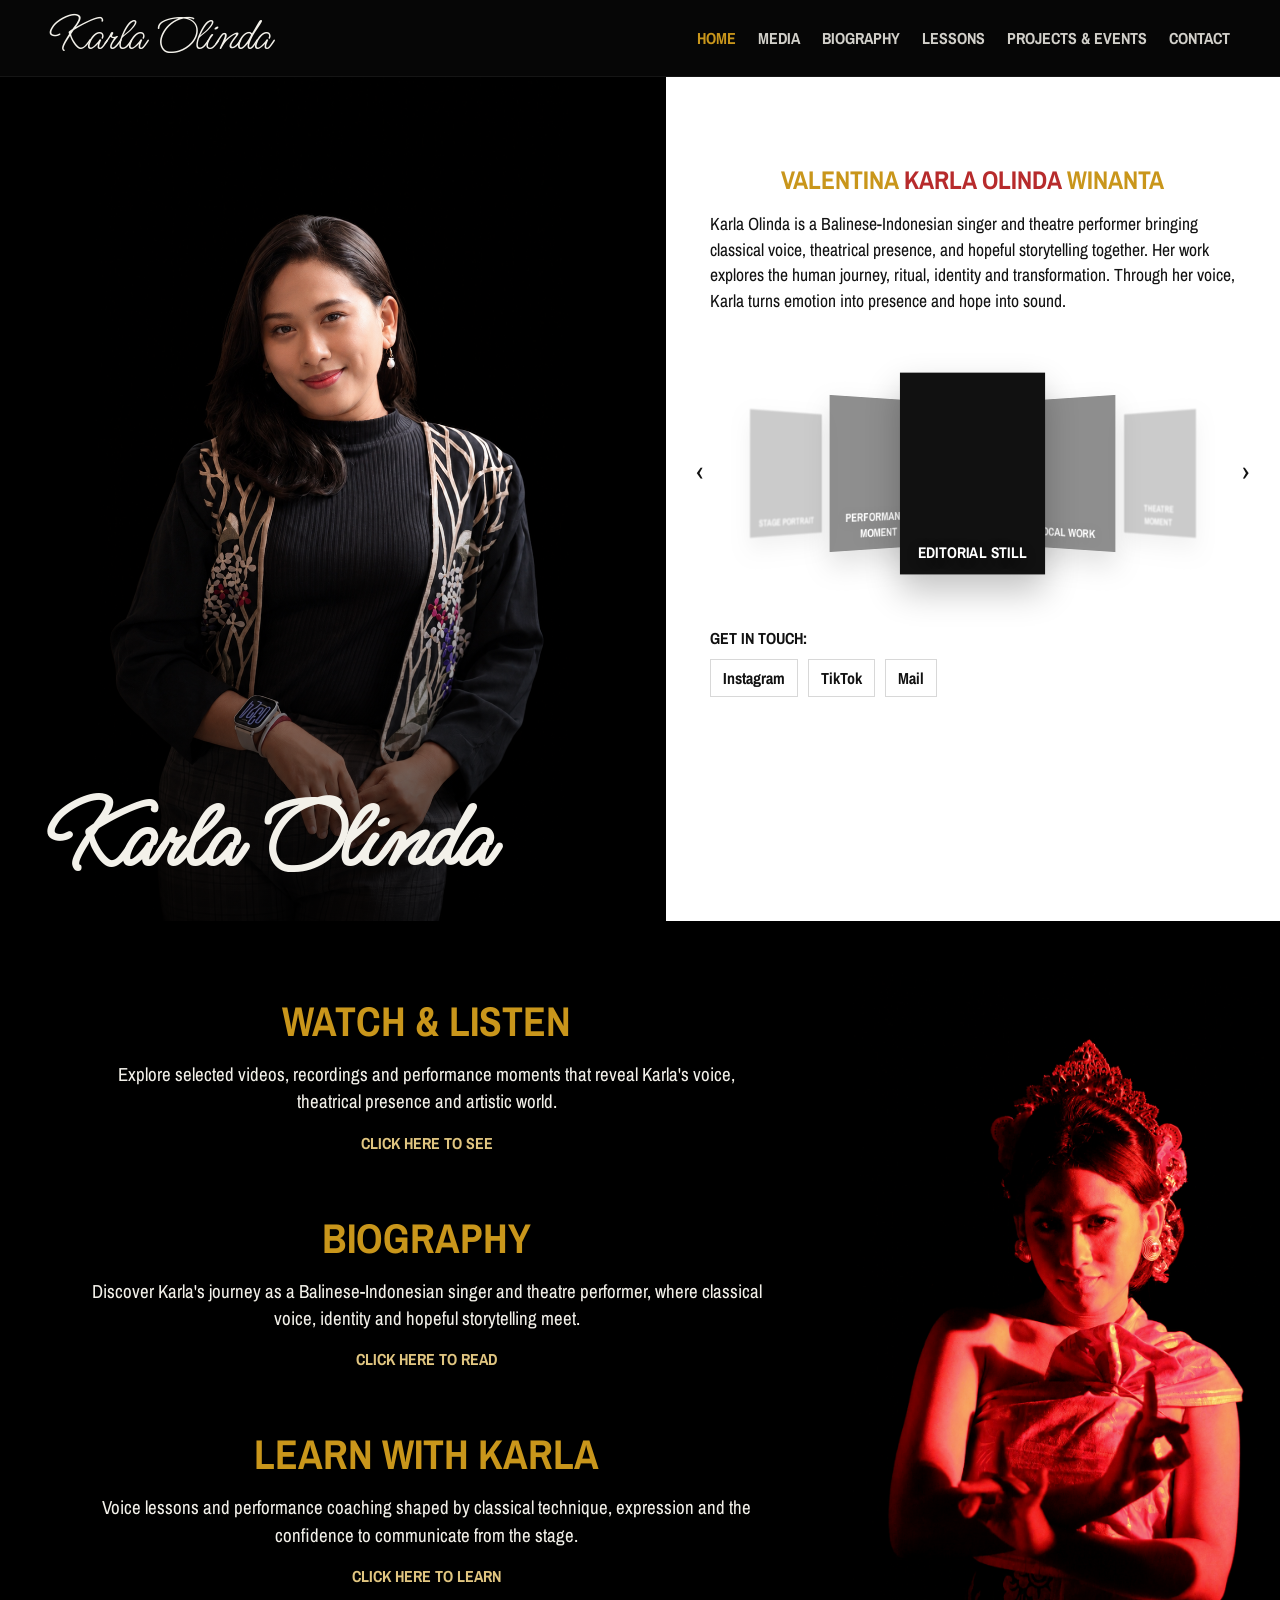
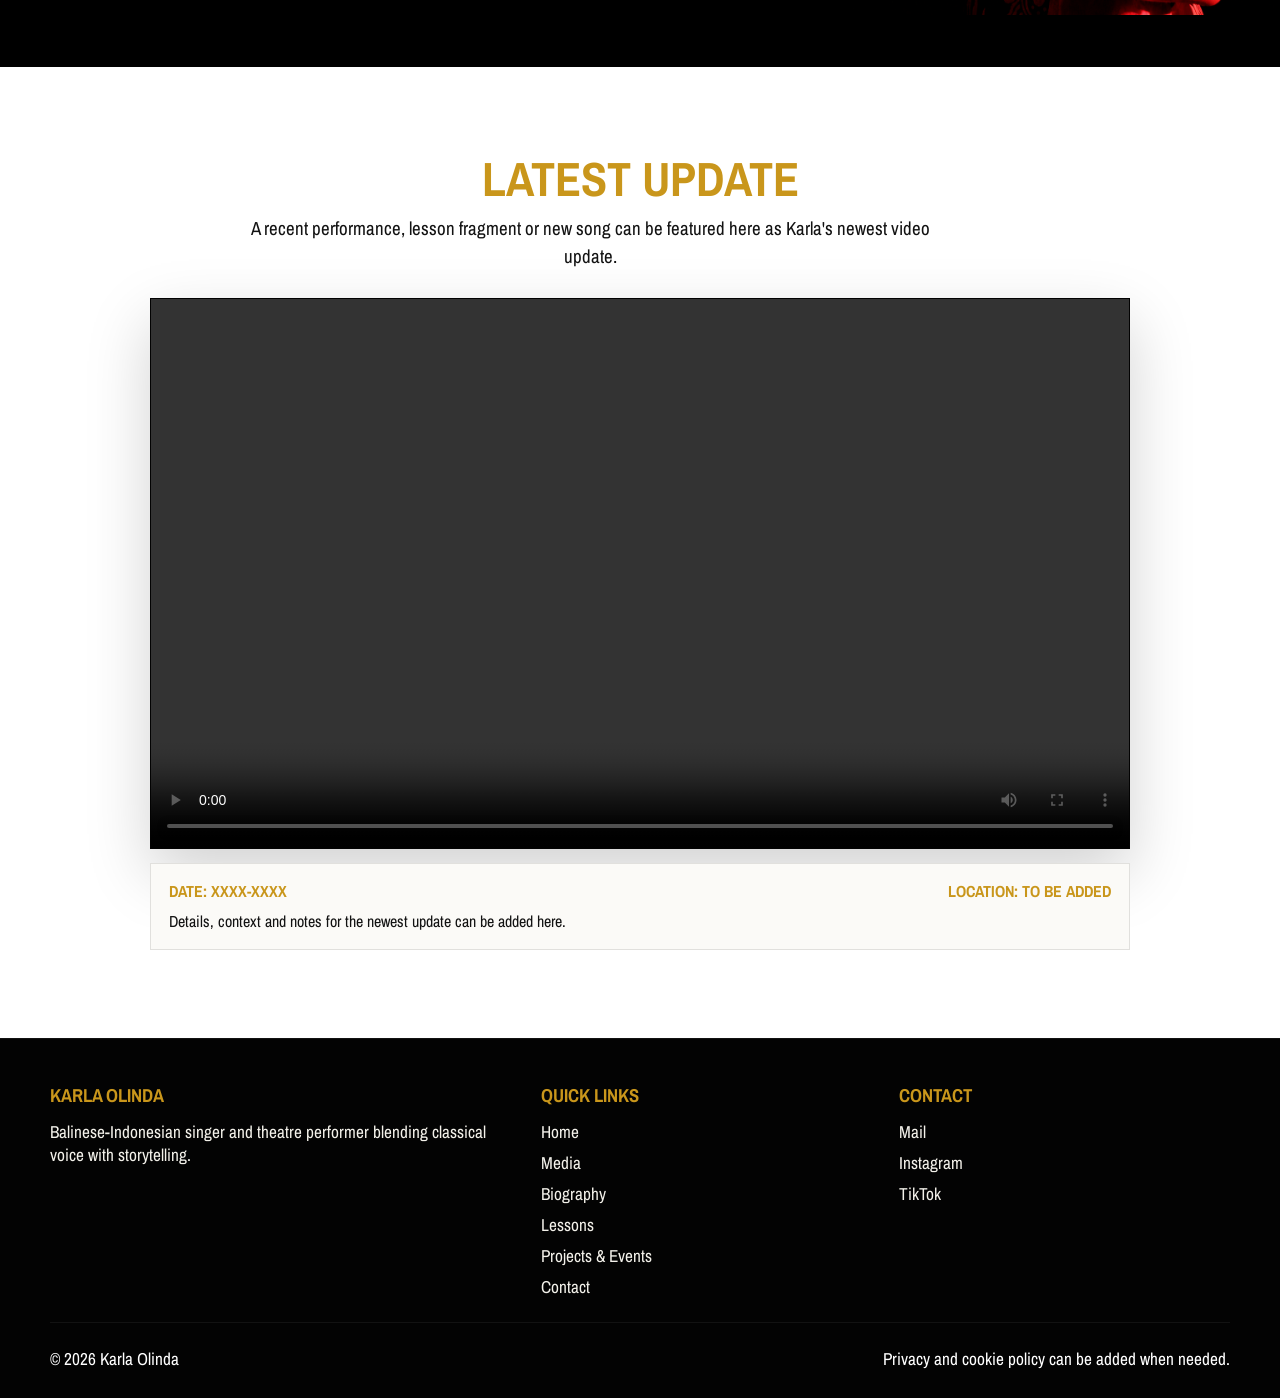
==== index.html @ 76773eb9 "Refresh homepage intro background" ====
<!DOCTYPE html>
<html lang="en">
<head>
  <meta charset="UTF-8">
  <meta name="viewport" content="width=device-width, initial-scale=1.0">
  <title>Karla Olinda</title>
  <meta name="description" content="Official portfolio website for Karla Olinda, a Balinese-Indonesian singer and theatre performer.">
  <meta name="theme-color" content="#070707">
  <link rel="icon" type="image/svg+xml" href="/assets/images/ko-favicon.svg?v=20260715-1">
  <link rel="preconnect" href="https://fonts.googleapis.com">
  <link rel="preconnect" href="https://fonts.gstatic.com" crossorigin>
  <link href="https://fonts.googleapis.com/css2?family=Archivo+Narrow:wght@400;500;600;700&family=Ms+Madi&display=swap" rel="stylesheet">
  <link rel="stylesheet" href="assets/css/style.css?v=20260719-1">
  <link rel="stylesheet" href="assets/css/home.css?v=20260720-5">
</head>
<body class="page-home">
  <div class="page-intro" aria-hidden="true"></div>

  <header class="site-header">
    <div class="container header-inner">
      <a class="brand" href="/">Karla Olinda</a>
      <button class="nav-toggle" type="button" aria-expanded="false" aria-controls="site-nav" aria-label="Open navigation">
        <span></span>
        <span></span>
        <span></span>
      </button>
      <nav class="site-nav" id="site-nav">
        <a href="/" aria-current="page">Home</a>
        <a href="/media">Media</a>
        <a href="/biography">Biography</a>
        <a href="/lessons">Lessons</a>
        <a href="/events">Projects &amp; Events</a>
        <a href="/contact">Contact</a>
      </nav>
    </div>
  </header>

  <main>
    <section class="hero">
      <div class="hero-panel hero-portrait">
        <div class="portrait-frame">
          <div class="diamond diamond-large"></div>
          <div class="diamond diamond-small"></div>
          <div class="portrait-placeholder" role="img" aria-label="Karla Olinda portrait image area"></div>
        </div>
        <h1>Karla Olinda</h1>
      </div>

      <div class="hero-panel hero-story">
        <div class="hero-copy">
          <p class="eyebrow">
            <span>Valentina</span>
            <span class="stage-name">Karla Olinda</span>
            <span>Winanta</span>
          </p>
          <p>
            Karla Olinda is a Balinese-Indonesian singer and theatre performer bringing
            classical voice, theatrical presence, and hopeful storytelling together. Her work
            explores the human journey, ritual, identity and transformation. Through her voice,
            Karla turns emotion into presence and hope into sound.
          </p>
        </div>

        <section class="showcase" aria-label="Featured media">
          <button class="showcase-arrow showcase-arrow-prev" type="button" aria-label="Previous slide">&#8249;</button>
          <div class="showcase-track" data-featured-track></div>
          <button class="showcase-arrow showcase-arrow-next" type="button" aria-label="Next slide">&#8250;</button>
        </section>

        <div class="social-row">
          <p>Get in touch:</p>
          <div class="social-links">
            <a href="https://www.instagram.com/karlalalind/" target="_blank" rel="noreferrer" aria-label="Instagram">Instagram</a>
            <a href="https://www.tiktok.com/@jovchante" target="_blank" rel="noreferrer" aria-label="TikTok">TikTok</a>
            <a href="mailto:info@jovka.org?subject=Karla%20Olinda%20contact" aria-label="Email">Mail</a>
          </div>
        </div>
      </div>
    </section>

    <section class="home-grid">
      <div class="home-grid-copy">
        <article class="feature-block" id="media">
          <h2><a href="/media">Watch &amp; Listen</a></h2>
          <p>
            Explore selected videos, recordings and performance moments that reveal Karla's voice,
            theatrical presence and artistic world.
          </p>
          <a class="text-link" href="/media">Click here to see</a>
        </article>

        <article class="feature-block" id="biography">
          <h2><a href="/biography">Biography</a></h2>
          <p>
            Discover Karla's journey as a Balinese-Indonesian singer and theatre performer,
            where classical voice, identity and hopeful storytelling meet.
          </p>
          <a class="text-link" href="/biography">Click here to read</a>
        </article>

        <article class="feature-block" id="lessons">
          <h2><a href="/lessons">Learn with Karla</a></h2>
          <p>
            Voice lessons and performance coaching shaped by classical technique,
            expression and the confidence to communicate from the stage.
          </p>
          <a class="text-link" href="/lessons">Click here to learn</a>
        </article>
      </div>

      <div class="home-grid-visual">
        <div class="stage-placeholder" role="img" aria-label="Karla Olinda performance image area"></div>
      </div>
    </section>

    <section class="latest-update" aria-labelledby="latest-update-title">
      <div class="container latest-update-inner">
        <div class="latest-update-copy">
          <h2 id="latest-update-title">Latest Update</h2>
          <p>
            A recent performance, lesson fragment or new song can be featured here as Karla's
            newest video update.
          </p>
        </div>
        <div class="latest-video-area">
          <div class="latest-video-frame">
            <video controls preload="metadata" data-latest-video>
              <source src="assets/videos/latest-update.mp4" type="video/mp4">
              Your browser does not support embedded video.
            </video>
          </div>
          <div class="latest-video-details">
            <div class="latest-video-meta">
              <span>Date: XXXX-XXXX</span>
              <span>Location: To be added</span>
            </div>
            <p>Details, context and notes for the newest update can be added here.</p>
          </div>
        </div>
      </div>
    </section>
  </main>

  <footer class="site-footer" id="contact">
    <div class="container footer-grid">
      <div>
        <h3>Karla Olinda</h3>
        <p>Balinese-Indonesian singer and theatre performer blending classical voice with storytelling.</p>
      </div>
      <div>
        <h3>Quick Links</h3>
        <a href="/">Home</a>
        <a href="/media">Media</a>
        <a href="/biography">Biography</a>
        <a href="/lessons">Lessons</a>
        <a href="/events">Projects &amp; Events</a>
        <a href="/contact">Contact</a>
      </div>
      <div>
        <h3>Contact</h3>
        <a href="mailto:info@jovka.org?subject=Karla%20Olinda%20contact">Mail</a>
        <a href="https://www.instagram.com/karlalalind/" target="_blank" rel="noreferrer">Instagram</a>
        <a href="https://www.tiktok.com/@jovchante" target="_blank" rel="noreferrer">TikTok</a>
      </div>
    </div>
    <div class="container footer-meta">
      <p>&copy; <span data-year></span> Karla Olinda</p>
      <p>Privacy and cookie policy can be added when needed.</p>
    </div>
  </footer>

  <script src="assets/js/main.js?v=20260715-13"></script>
</body>
</html>
---- assets/css/style.css ----
:root {
  --bg-black: #070707;
  --bg-ink: #101010;
  --bg-light: #f8f7f3;
  --bg-paper: #fbfaf7;
  --text-light: #f3f1ea;
  --text-dark: #121212;
  --gold: #c9961b;
  --gold-soft: #e0c580;
  --artist-red: #b72b2c;
  --media-empty: #111;
  --line-dark: rgba(255, 255, 255, 0.06);
  --line-light: rgba(33, 33, 33, 0.12);
  --shadow-heavy: 0 24px 60px rgba(0, 0, 0, 0.4);
  --container: min(1180px, calc(100% - 32px));
  --font-main: "Archivo Narrow", "Arial Narrow", Arial, sans-serif;
  --font-script: "Ms Madi", cursive;
}

* {
  box-sizing: border-box;
}

html {
  scroll-behavior: smooth;
}

body {
  margin: 0;
  font-family: var(--font-main);
  color: var(--text-light);
  background-color: var(--bg-black);
  --page-intro-image: linear-gradient(135deg, #19130b, #050505);
}

.page-home {
  --page-intro-image: url("../images/portrait.jpg");
}

.page-media {
  --page-intro-image: url("../images/media-intro.jpg");
}

.page-biography {
  --page-intro-image: url("../images/denpasar.jpg"), url("../images/denpasar.png");
}

.page-lessons {
  --page-intro-image: url("../images/lessons-intro.jpg");
}

.page-events {
  --page-intro-image: url("../images/events-intro.jpg");
}

.page-contact {
  --page-intro-image: url("../images/contact-intro.jpg");
}

.page-intro {
  position: fixed;
  inset: 0;
  z-index: 10000;
  pointer-events: none;
  background-image:
    linear-gradient(180deg, rgba(5, 5, 5, 0.08), rgba(5, 5, 5, 0.22)),
    var(--page-intro-image),
    linear-gradient(135deg, #19130b, #050505);
  background-position: center;
  background-size: cover;
  background-repeat: no-repeat;
  animation: page-intro-fade 2.4s ease-in-out forwards;
}

@keyframes page-intro-fade {
  0%,
  42% {
    opacity: 1;
    filter: blur(0);
    visibility: visible;
  }

  99% {
    opacity: 0;
    filter: blur(8px);
    visibility: visible;
  }

  100% {
    opacity: 0;
    filter: blur(8px);
    visibility: hidden;
  }
}

img {
  display: block;
  max-width: 100%;
}

a {
  color: inherit;
  text-decoration: none;
}

button {
  font: inherit;
}

:focus-visible {
  outline: 2px solid var(--gold);
  outline-offset: 4px;
}

.container {
  width: var(--container);
  margin: 0 auto;
}

.site-header {
  position: sticky;
  top: 0;
  z-index: 30;
  backdrop-filter: blur(14px);
  background: rgba(7, 7, 7, 0.78);
  border-bottom: 1px solid var(--line-dark);
}

.site-header-light {
  background: rgba(250, 248, 242, 0.92);
  border-bottom-color: var(--line-light);
}

.header-inner {
  display: flex;
  align-items: center;
  justify-content: space-between;
  gap: 24px;
  min-height: 76px;
}

.brand {
  font-family: var(--font-script);
  font-size: 3rem;
  line-height: 1;
}

.site-header-light .brand,
.site-header-light .site-nav a,
.site-header-light .nav-toggle {
  color: var(--text-dark);
}

.site-nav {
  display: flex;
  align-items: center;
  gap: 22px;
  letter-spacing: 0;
  text-transform: uppercase;
  font-family: var(--font-main);
  font-weight: 700;
  font-size: 1rem;
}

.site-nav a {
  opacity: 0.86;
}

.site-nav a:hover,
.site-nav a[aria-current="page"] {
  color: var(--gold);
  opacity: 1;
}

.nav-toggle {
  display: none;
  background: transparent;
  border: 0;
  padding: 0;
  color: var(--text-light);
}

.nav-toggle span {
  display: block;
  width: 24px;
  height: 2px;
  margin: 5px 0;
  background: currentColor;
}

.hero {
  display: grid;
  grid-template-columns: minmax(300px, 1.04fr) minmax(340px, 0.96fr);
  min-height: calc(100svh - 56px);
}

.hero-panel {
  min-height: 584px;
}

.hero-portrait {
  position: relative;
  display: flex;
  flex-direction: column;
  justify-content: flex-end;
  overflow: hidden;
  padding: 64px 48px 36px;
  isolation: isolate;
  background: #050505;
}

.hero-portrait::before,
.hero-portrait::after {
  content: "";
  position: absolute;
  inset: 0;
  pointer-events: none;
}

.hero-portrait::before {
  z-index: -2;
  background-image: url("../images/portrait.jpg");
  background-position: center top;
  background-size: cover;
}

.hero-portrait::after {
  z-index: -1;
  background:
    linear-gradient(135deg, rgba(255, 255, 255, 0.03), transparent 34%),
    linear-gradient(180deg, rgba(0, 0, 0, 0.06) 0%, rgba(0, 0, 0, 0.12) 44%, rgba(0, 0, 0, 0.82) 100%);
}

.hero-portrait > * {
  position: relative;
  z-index: 1;
}

.portrait-frame {
  display: none;
}

.diamond {
  display: none;
  position: absolute;
  inset: 12% 12%;
  border: 1px solid rgba(255, 255, 255, 0.12);
  transform: rotate(45deg);
}

.diamond-small {
  inset: 26% 26%;
  border-color: rgba(255, 255, 255, 0.08);
}

.portrait-placeholder,
.stage-placeholder,
.portfolio-item-image {
  position: relative;
  overflow: hidden;
  background: var(--media-empty);
}

.portrait-placeholder {
  position: absolute;
  inset: 0;
  border-radius: 2px;
  background-color: var(--media-empty);
  background-image: url("../images/portrait.jpg");
  background-position: center;
  background-size: cover;
  box-shadow: var(--shadow-heavy);
}

.portrait-placeholder::after,
.stage-placeholder::after,
.portfolio-item-image::after,
.showcase-card::after {
  content: none;
}

.hero-portrait h1 {
  margin: 0;
  font-family: var(--font-script);
  font-size: 6rem;
  line-height: 0.9;
}

.hero-story {
  color: var(--text-dark);
  padding: 86px 44px 42px;
  background-color: var(--bg-paper);
}

.hero-copy {
  max-width: 540px;
  margin: 0 auto;
}

.eyebrow {
  margin: 0 0 14px;
  color: var(--gold);
  font-family: var(--font-main);
  font-weight: 700;
  letter-spacing: 0;
  text-transform: uppercase;
  font-size: 1.6rem;
  text-align: center;
}

.eyebrow .stage-name {
  color: var(--artist-red);
}

.hero-copy p:last-child {
  margin: 0;
  font-size: 1.1rem;
  line-height: 1.45;
}

.showcase {
  position: relative;
  margin: 34px -28px 28px;
  padding: 0 44px;
}

.showcase-track {
  display: flex;
  align-items: center;
  justify-content: center;
  min-height: 252px;
  gap: 0;
  overflow: visible;
  transition: opacity 180ms ease, transform 180ms ease;
}

.showcase-track.is-shifting-next {
  opacity: 0.74;
  transform: translateX(-42px);
}

.showcase-track.is-shifting-prev {
  opacity: 0.74;
  transform: translateX(42px);
}

.showcase-card {
  position: relative;
  width: 128px;
  aspect-ratio: 0.72;
  margin-left: -30px;
  border: 0;
  cursor: pointer;
  transition: transform 220ms ease, opacity 220ms ease, filter 220ms ease;
  background: var(--media-empty);
  box-shadow: 0 14px 28px rgba(0, 0, 0, 0.24);
}

.showcase-card.has-image,
.portfolio-item-image.has-image {
  background-image:
    linear-gradient(180deg, rgba(0, 0, 0, 0.02), rgba(0, 0, 0, 0.42)),
    var(--media-image);
  background-position: center;
  background-size: cover;
}

.showcase-card:first-child {
  margin-left: 0;
}

.showcase-card.is-center {
  transform: scale(1.18);
  z-index: 3;
}

.showcase-card.is-side {
  opacity: 0.48;
  filter: blur(0.5px);
  z-index: 1;
}

.showcase-card.is-far {
  opacity: 0.22;
  filter: blur(1.2px);
  z-index: 0;
}

.showcase-card.is-left {
  transform: perspective(600px) rotateY(28deg) scale(0.88);
}

.showcase-card.is-right {
  transform: perspective(600px) rotateY(-28deg) scale(0.88);
}

.showcase-card.is-far-left {
  transform: perspective(600px) rotateY(36deg) scale(0.72);
}

.showcase-card.is-far-right {
  transform: perspective(600px) rotateY(-36deg) scale(0.72);
}

.showcase-card-caption {
  position: absolute;
  left: 12px;
  right: 12px;
  bottom: 10px;
  font-family: var(--font-main);
  font-weight: 700;
  letter-spacing: 0;
  text-transform: uppercase;
  color: #fff;
  font-size: 0.82rem;
  text-shadow: 0 2px 10px rgba(0, 0, 0, 0.35);
}

.showcase-arrow {
  position: absolute;
  top: 50%;
  transform: translateY(-50%);
  width: 36px;
  height: 36px;
  border: 0;
  border-radius: 999px;
  background: rgba(255, 255, 255, 0.68);
  color: var(--text-dark);
  font-size: 1.7rem;
  line-height: 1;
  cursor: pointer;
}

.showcase-arrow-prev {
  left: 0;
}

.showcase-arrow-next {
  right: 0;
}

.social-row p {
  margin: 0 0 10px;
  font-family: var(--font-main);
  font-weight: 700;
  letter-spacing: 0;
  text-transform: uppercase;
}

.social-links {
  display: flex;
  flex-wrap: wrap;
  gap: 10px;
}

.social-links a {
  display: inline-flex;
  align-items: center;
  justify-content: center;
  min-width: 48px;
  height: 38px;
  padding: 0 12px;
  border: 1px solid rgba(17, 17, 17, 0.16);
  background: rgba(255, 255, 255, 0.66);
  color: var(--text-dark);
  font-family: var(--font-main);
  font-weight: 700;
  letter-spacing: 0;
}

.social-links a:hover,
.text-link:hover,
.site-footer a:hover {
  color: var(--gold);
}

.home-grid {
  display: grid;
  grid-template-columns: minmax(320px, 1.1fr) minmax(280px, 0.9fr);
}

.home-grid-copy {
  padding: 72px 40px 80px;
  background: var(--bg-black);
}

.feature-block {
  max-width: 680px;
  margin: 0 auto 56px;
  text-align: center;
}

.feature-block:last-child {
  margin-bottom: 0;
}

.feature-block h2,
.media-hero h1,
.portfolio-group h2 {
  margin: 0 0 12px;
  color: var(--gold);
  text-transform: uppercase;
  font-family: var(--font-main);
  font-weight: 700;
  font-size: 2.6rem;
  letter-spacing: 0;
}

.feature-block p {
  margin: 0;
  font-size: 1.18rem;
  line-height: 1.45;
}

.text-link {
  display: inline-block;
  margin-top: 16px;
  color: var(--gold-soft);
  font-family: var(--font-main);
  font-weight: 700;
  letter-spacing: 0;
  text-transform: uppercase;
}

.home-grid-visual {
  min-height: 540px;
}

.stage-placeholder {
  height: 100%;
  background-color: var(--media-empty);
  background-image: url("../images/stage.JPG");
  background-position: center;
  background-size: cover;
}

.media-page {
  min-height: 100vh;
  color: var(--text-dark);
  background-color: var(--bg-paper);
}

.media-hero {
  padding: 76px 16px 22px;
  text-align: center;
}

.media-hero h1 {
  margin-bottom: 8px;
  color: var(--text-dark);
  font-family: var(--font-script);
  text-transform: none;
  letter-spacing: 0;
  font-size: 5.8rem;
}

.media-hero p {
  max-width: 760px;
  margin: 0 auto;
  font-size: 1.2rem;
}

.portfolio-grid {
  display: grid;
  grid-template-columns: repeat(2, minmax(0, 1fr));
  gap: 48px 56px;
  padding-bottom: 80px;
  overflow: visible;
}

.portfolio-group h2 {
  margin-bottom: 16px;
  color: var(--gold);
  font-size: 1.45rem;
  text-align: center;
}

.portfolio-items {
  display: grid;
  grid-template-columns: repeat(3, minmax(0, 1fr));
  gap: 8px;
  overflow: visible;
}

.portfolio-item {
  display: block;
  position: relative;
  z-index: 0;
}

.portfolio-item:hover,
.portfolio-item:focus,
.portfolio-item:focus-within {
  z-index: 30;
}

.portfolio-item:focus {
  outline: none;
}

.portfolio-item-image {
  aspect-ratio: 1.1;
  box-shadow: 0 8px 24px rgba(0, 0, 0, 0.14);
  transition: box-shadow 180ms ease, transform 180ms ease;
  transform-origin: center;
}

.portfolio-item:hover .portfolio-item-image,
.portfolio-item:focus .portfolio-item-image,
.portfolio-item:focus-within .portfolio-item-image {
  box-shadow: 0 26px 56px rgba(0, 0, 0, 0.34);
  transform: scale(1.78);
}

.portfolio-item-title {
  position: absolute;
  inset: auto 10px 10px 10px;
  color: rgba(255, 255, 255, 0.85);
  font-family: var(--font-main);
  font-weight: 700;
  letter-spacing: 0;
  text-transform: uppercase;
  font-size: 0.78rem;
  transition: opacity 180ms ease, transform 180ms ease;
  z-index: 2;
}

.portfolio-item-details {
  position: absolute;
  inset: auto 0 0 0;
  padding: 12px;
  color: #fff;
  background: linear-gradient(180deg, rgba(0, 0, 0, 0), rgba(0, 0, 0, 0.88) 34%);
  opacity: 0;
  transform: translateY(10px);
  transition: opacity 180ms ease, transform 180ms ease;
  z-index: 3;
}

.portfolio-item:hover .portfolio-item-title,
.portfolio-item:focus .portfolio-item-title,
.portfolio-item:focus-within .portfolio-item-title {
  opacity: 0;
  transform: translateY(8px);
}

.portfolio-item:hover .portfolio-item-details,
.portfolio-item:focus .portfolio-item-details,
.portfolio-item:focus-within .portfolio-item-details {
  opacity: 1;
  transform: translateY(0);
}

.portfolio-item-meta {
  display: flex;
  justify-content: space-between;
  gap: 8px;
  font-size: 0.75rem;
  font-weight: 700;
  text-transform: uppercase;
}

.portfolio-item-details p {
  margin: 6px 0 0;
  font-size: 0.88rem;
  line-height: 1.2;
}

.contact-page {
  min-height: 100vh;
  color: var(--text-dark);
  background: var(--bg-paper);
}

.contact-hero {
  display: flex;
  align-items: center;
  min-height: calc(100svh - 76px);
  padding: 58px 0 54px;
  color: var(--text-light);
  background:
    radial-gradient(circle at 78% 18%, rgba(183, 43, 44, 0.24), transparent 28%),
    radial-gradient(circle at 18% 82%, rgba(201, 150, 27, 0.16), transparent 26%),
    linear-gradient(140deg, #050505 0%, #0f0f0f 58%, #171008 100%);
}

.contact-hero-inner {
  display: grid;
  grid-template-columns: minmax(0, 1.08fr) minmax(280px, 0.92fr);
  gap: 56px;
  align-items: center;
}

.section-kicker {
  margin: 0 0 14px;
  color: var(--gold);
  font-family: var(--font-main);
  font-weight: 700;
  letter-spacing: 0;
  text-transform: uppercase;
  font-size: 1.18rem;
}

.contact-hero h1 {
  max-width: 780px;
  margin: 0;
  font-family: var(--font-main);
  font-size: clamp(3.6rem, 8vw, 8rem);
  font-weight: 700;
  line-height: 0.86;
  text-transform: uppercase;
}

.contact-hero h1 span {
  display: block;
  margin-top: 12px;
  color: #fff;
  font-family: var(--font-script);
  font-size: clamp(4.4rem, 9vw, 8.8rem);
  font-weight: 400;
  line-height: 0.78;
  text-transform: none;
}

.contact-primary-card {
  position: relative;
  isolation: isolate;
  min-height: 286px;
  padding: 38px 36px 34px;
  color: var(--text-dark);
  background:
    linear-gradient(145deg, rgba(255, 255, 255, 0.94), rgba(251, 250, 247, 0.98)),
    var(--bg-paper);
  border: 1px solid rgba(201, 150, 27, 0.5);
  box-shadow:
    0 32px 70px rgba(0, 0, 0, 0.44),
    inset 0 0 0 8px rgba(255, 255, 255, 0.45);
  transform: translateY(-18px);
}

.contact-primary-card::before,
.contact-primary-card::after {
  content: "";
  position: absolute;
  pointer-events: none;
}

.contact-primary-card::before {
  inset: -16px;
  z-index: -2;
  border: 1px solid rgba(224, 197, 128, 0.42);
  background:
    linear-gradient(135deg, rgba(201, 150, 27, 0.2), transparent 42%),
    linear-gradient(315deg, rgba(183, 43, 44, 0.2), transparent 46%);
  transform: rotate(-1.8deg);
}

.contact-primary-card::after {
  top: 18px;
  right: -18px;
  bottom: 18px;
  width: 6px;
  background: linear-gradient(180deg, var(--gold), var(--artist-red));
}

.contact-primary-card p {
  margin: 0 0 18px;
  color: var(--gold);
  font-weight: 700;
  text-transform: uppercase;
  font-size: 1.2rem;
}

.contact-primary-card a {
  display: block;
  margin-bottom: 22px;
  color: var(--text-dark);
  font-size: clamp(2.2rem, 4vw, 4.2rem);
  font-weight: 700;
  line-height: 0.95;
  word-break: break-word;
}

.contact-primary-card a:hover {
  color: var(--artist-red);
}

.contact-primary-card span {
  display: block;
  max-width: 340px;
  font-size: 1.12rem;
  line-height: 1.35;
}

.contact-form-section {
  display: grid;
  grid-template-columns: minmax(260px, 0.72fr) minmax(0, 1.28fr);
  gap: 42px;
  align-items: start;
  padding: 82px 0;
}

.contact-form-intro {
  position: sticky;
  top: 112px;
}

.contact-form-intro h2 {
  margin: 0 0 18px;
  color: var(--gold);
  font-size: clamp(3rem, 5vw, 5.2rem);
  line-height: 0.9;
  text-transform: uppercase;
}

.contact-form-intro p {
  margin: 0;
  font-size: 1.18rem;
  line-height: 1.42;
}

.contact-form {
  padding: 34px;
  border: 1px solid var(--line-light);
  background: #fff;
  box-shadow: 0 18px 48px rgba(0, 0, 0, 0.08);
}

.form-grid {
  display: grid;
  grid-template-columns: repeat(2, minmax(0, 1fr));
  gap: 20px;
}

.form-field {
  margin-bottom: 22px;
}

.form-field label {
  display: flex;
  justify-content: space-between;
  gap: 14px;
  margin-bottom: 8px;
  color: var(--text-dark);
  font-weight: 700;
  text-transform: uppercase;
  font-size: 1.02rem;
}

.form-field label span {
  color: rgba(18, 18, 18, 0.5);
  font-size: 0.82rem;
}

.form-field input,
.form-field select,
.form-field textarea {
  width: 100%;
  border: 1px solid rgba(18, 18, 18, 0.18);
  border-radius: 0;
  padding: 13px 14px;
  color: var(--text-dark);
  background: #fbfaf7;
  font-family: var(--font-main);
  font-size: 1.12rem;
}

.form-field textarea {
  min-height: 184px;
  resize: vertical;
}

.form-field input:focus,
.form-field select:focus,
.form-field textarea:focus {
  outline: 2px solid var(--gold);
  outline-offset: 2px;
  border-color: transparent;
}

.form-field.is-invalid input,
.form-field.is-invalid select,
.form-field.is-invalid textarea {
  border-color: var(--artist-red);
  background: rgba(183, 43, 44, 0.06);
}

.form-error {
  margin: -2px 0 20px;
  color: var(--artist-red);
  font-weight: 700;
  font-size: 1.02rem;
}

.form-actions {
  display: flex;
  align-items: center;
  justify-content: space-between;
  gap: 22px;
}

.contact-submit {
  border: 0;
  padding: 14px 24px;
  color: #fff;
  background: var(--artist-red);
  cursor: pointer;
  font-family: var(--font-main);
  font-weight: 700;
  text-transform: uppercase;
  font-size: 1.08rem;
}

.contact-submit:hover {
  background: var(--gold);
}

.form-actions p {
  max-width: 300px;
  margin: 0;
  color: rgba(18, 18, 18, 0.64);
  font-size: 0.98rem;
  line-height: 1.25;
}

.contact-social-section {
  padding: 62px 0;
  color: var(--text-light);
  background: var(--bg-black);
}

.contact-social-inner {
  display: grid;
  grid-template-columns: minmax(0, 1fr) auto;
  gap: 32px;
  align-items: center;
}

.contact-social-inner h2 {
  margin: 0 0 10px;
  color: var(--gold);
  font-size: clamp(2.2rem, 4vw, 4.2rem);
  line-height: 0.95;
  text-transform: uppercase;
}

.contact-social-inner p {
  max-width: 620px;
  margin: 0;
  font-size: 1.16rem;
  line-height: 1.4;
}

.site-footer {
  padding: 44px 0 20px;
  border-top: 1px solid var(--line-dark);
  background: #030303;
}

.site-footer-light {
  border-top-color: var(--line-light);
  background: rgba(250, 248, 242, 0.95);
  color: var(--text-dark);
}

.footer-grid {
  display: grid;
  grid-template-columns: 1.4fr 1fr 1fr;
  gap: 28px;
}

.site-footer h3 {
  margin: 0 0 12px;
  color: var(--gold);
  font-family: var(--font-main);
  font-weight: 700;
  letter-spacing: 0;
  text-transform: uppercase;
}

.site-footer p,
.site-footer a {
  display: block;
  margin: 0 0 8px;
  font-size: 1.08rem;
}

.footer-meta {
  display: flex;
  justify-content: space-between;
  gap: 16px;
  padding-top: 24px;
  margin-top: 16px;
  border-top: 1px solid var(--line-dark);
}

.site-footer-light .footer-meta {
  border-top-color: var(--line-light);
}

@media (max-width: 980px) {
  .hero,
  .home-grid,
  .portfolio-grid,
  .contact-hero-inner,
  .contact-form-section,
  .contact-social-inner,
  .footer-grid {
    grid-template-columns: 1fr;
  }

  .hero-story,
  .hero-portrait,
  .home-grid-copy {
    padding-left: 24px;
    padding-right: 24px;
  }

  .home-grid-visual {
    min-height: 440px;
  }

  .contact-primary-card {
    max-width: 560px;
  }

  .hero-panel {
    min-height: auto;
  }

  .hero-portrait {
    min-height: 620px;
  }
}

@media (max-width: 760px) {
  .nav-toggle {
    display: block;
  }

  .site-nav {
    position: absolute;
    top: 76px;
    right: 16px;
    left: 16px;
    display: none;
    flex-direction: column;
    align-items: flex-start;
    gap: 14px;
    padding: 18px;
    border: 1px solid var(--line-dark);
    background: rgba(7, 7, 7, 0.96);
  }

  .site-header-light .site-nav {
    border-color: var(--line-light);
    background: rgba(250, 248, 242, 0.98);
  }

  .site-nav.is-open {
    display: flex;
  }

  .showcase {
    margin-left: -18px;
    margin-right: -18px;
    padding: 0 26px;
  }

  .showcase-card {
    width: 96px;
    margin-left: -34px;
  }

  .brand {
    font-size: 2.45rem;
  }

  .hero-portrait h1 {
    font-size: 4.75rem;
  }

  .feature-block h2,
  .media-hero h1,
  .portfolio-group h2 {
    font-size: 2.15rem;
  }

  .media-hero h1 {
    font-size: 4rem;
  }

  .portfolio-items {
    grid-template-columns: repeat(2, minmax(0, 1fr));
  }

  .contact-hero {
    min-height: auto;
    padding: 58px 0 54px;
  }

  .contact-form-section {
    grid-template-columns: 1fr;
    padding: 48px 0;
  }

  .contact-form-intro {
    position: static;
  }

  .form-grid {
    grid-template-columns: 1fr;
    gap: 0;
  }

  .form-actions {
    align-items: flex-start;
    flex-direction: column;
  }

  .footer-meta {
    flex-direction: column;
  }

  .contact-primary-card {
    transform: none;
  }

  .contact-primary-card::before {
    inset: -10px;
  }
}

@media (max-width: 520px) {
  .hero-story {
    padding-top: 54px;
  }

  .hero-portrait {
    min-height: 540px;
  }

  .showcase-track {
    min-height: 180px;
  }

  .showcase-card {
    width: 78px;
    margin-left: -30px;
  }

  .portfolio-items {
    grid-template-columns: 1fr 1fr;
  }

  .contact-form {
    padding: 22px;
  }

  .contact-primary-card {
    padding: 24px;
  }

  .contact-primary-card::after {
    right: -10px;
  }
}

@media (prefers-reduced-motion: reduce) {
  *,
  *::before,
  *::after {
    scroll-behavior: auto !important;
    transition-duration: 0.01ms !important;
    animation-duration: 0.01ms !important;
    animation-iteration-count: 1 !important;
  }
}
---- assets/css/home.css ----
.page-home .page-intro {
  bottom: -4vh;
  background-color: #000;
  background-image:
    linear-gradient(180deg, rgba(5, 5, 5, 0.08), rgba(5, 5, 5, 0.22)),
    var(--page-intro-image),
    linear-gradient(#000, #000);
  background-position: center, center 22%, center;
  background-size: cover, auto 160%, cover;
  transform: translateY(-4vh);
}

@media (max-aspect-ratio: 3 / 4) {
  .page-home .page-intro {
    bottom: 0;
    background-position: center;
    background-size: cover, contain, cover;
    transform: none;
  }
}

.hero-portrait {
  position: relative;
  overflow: hidden;
  isolation: isolate;
  background: #000;
}

.hero-portrait::before,
.hero-portrait::after {
  content: "";
  position: absolute;
  inset: 0;
  pointer-events: none;
}

.hero-portrait::before {
  z-index: -2;
  background-image: url("../images/portrait.jpg");
  background-position: center top;
  background-repeat: no-repeat;
  background-size: auto 100%;
}

.hero-portrait::after {
  z-index: -1;
  background: linear-gradient(180deg, rgba(0, 0, 0, 0) 48%, rgba(0, 0, 0, 0.82) 100%);
}

.hero-portrait > * {
  position: relative;
  z-index: 1;
}

.portrait-frame {
  display: none;
}

.hero-story {
  background-color: #fff;
}

.home-grid {
  grid-template-columns: minmax(0, 2fr) minmax(260px, 1fr);
  background: #000;
}

.home-grid-copy,
.home-grid-visual {
  background: #000;
}

.stage-placeholder {
  background-color: #000;
  background-image: url("../images/stage.png?v=20260715-9");
  background-position: center;
  background-repeat: no-repeat;
  background-size: contain;
}

.latest-update {
  display: flex;
  align-items: center;
  min-height: 100svh;
  padding: 88px 0;
  color: var(--text-dark);
  background: #fff;
}

.latest-update-inner {
  display: flex;
  flex-direction: column;
  gap: 28px;
  align-items: stretch;
}

.latest-update h2 {
  margin: 0 0 12px;
  color: var(--gold);
  font-family: var(--font-main);
  font-size: 3rem;
  font-weight: 700;
  line-height: 1;
  text-transform: uppercase;
}

.latest-update p {
  max-width: 680px;
  margin: 0;
  font-size: 1.18rem;
  line-height: 1.45;
}

.latest-update-copy {
  max-width: 780px;
  text-align: center;
}

.latest-update-copy,
.latest-video-area {
  width: min(980px, 100%);
  margin: 0 auto;
}

.latest-video-frame {
  aspect-ratio: 16 / 9;
  background: #000;
  border: 1px solid rgba(18, 18, 18, 0.16);
  box-shadow: 0 24px 60px rgba(0, 0, 0, 0.18);
}

.latest-video-frame video {
  display: block;
  width: 100%;
  height: 100%;
  background: #000;
  object-fit: contain;
}

.latest-video-details {
  margin-top: 14px;
  padding: 16px 18px;
  color: var(--text-dark);
  background: var(--bg-paper);
  border: 1px solid var(--line-light);
}

.latest-video-meta {
  display: flex;
  flex-wrap: wrap;
  justify-content: space-between;
  gap: 10px 18px;
  color: var(--gold);
  font-weight: 700;
  text-transform: uppercase;
}

.latest-video-details p {
  max-width: none;
  margin-top: 8px;
  font-size: 1rem;
}

.site-footer {
  background: #030303;
  border-top-color: var(--line-dark);
  color: var(--text-light);
}

.site-footer h3 {
  color: var(--gold);
}

.site-footer p,
.site-footer a {
  color: var(--text-light);
}

.site-footer a:hover {
  color: var(--artist-red);
}

.site-footer .footer-meta {
  padding-top: 24px;
  background: transparent;
  border-top: 1px solid var(--line-dark);
  box-shadow: none;
  clip-path: none;
  color: #fff;
}

.site-footer .footer-meta p {
  color: #fff;
}

@media (max-width: 980px) {
  .home-grid {
    grid-template-columns: 1fr;
  }

  .hero-portrait::before {
    background-size: auto 96%;
  }
}

@media (max-width: 520px) {
  .hero-portrait::before {
    background-size: auto 92%;
  }
}
.feature-block h2 a {
  color: inherit;
}

.feature-block h2 a:hover {
  color: var(--gold-soft);
}
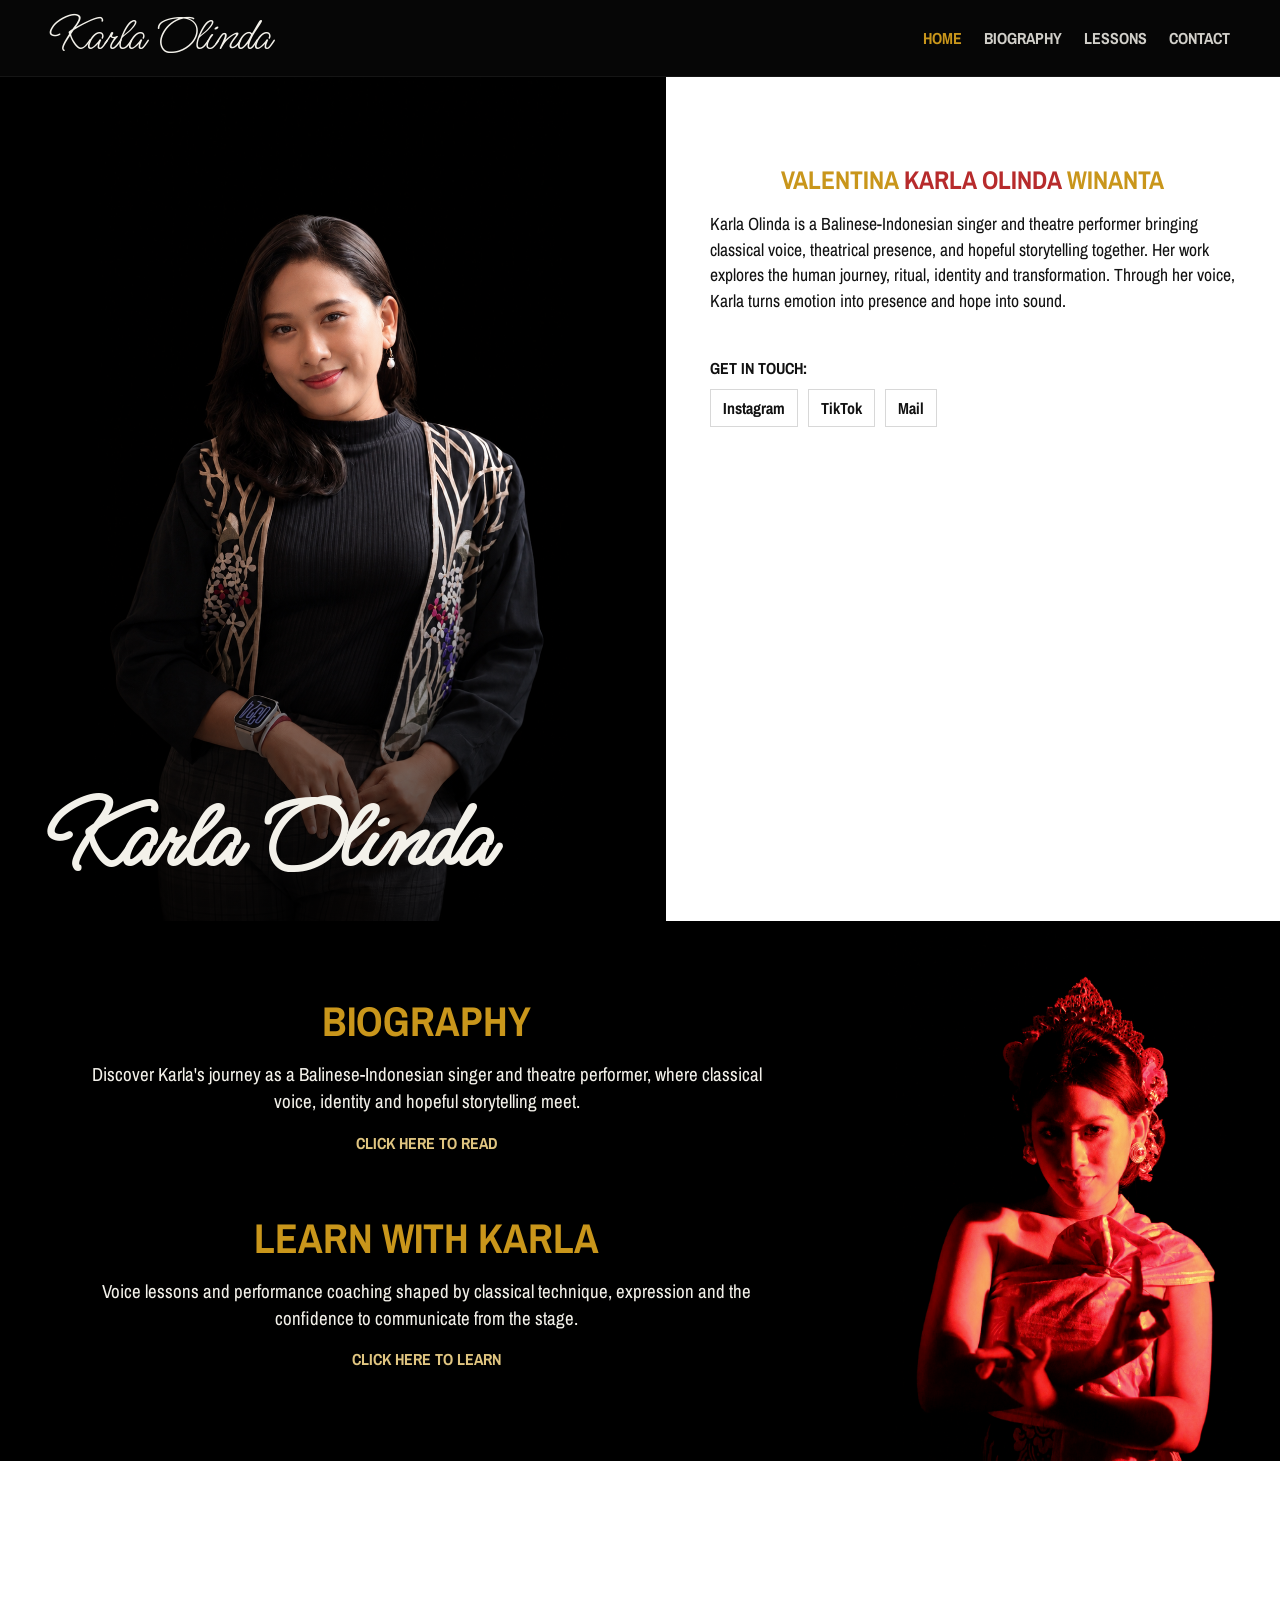
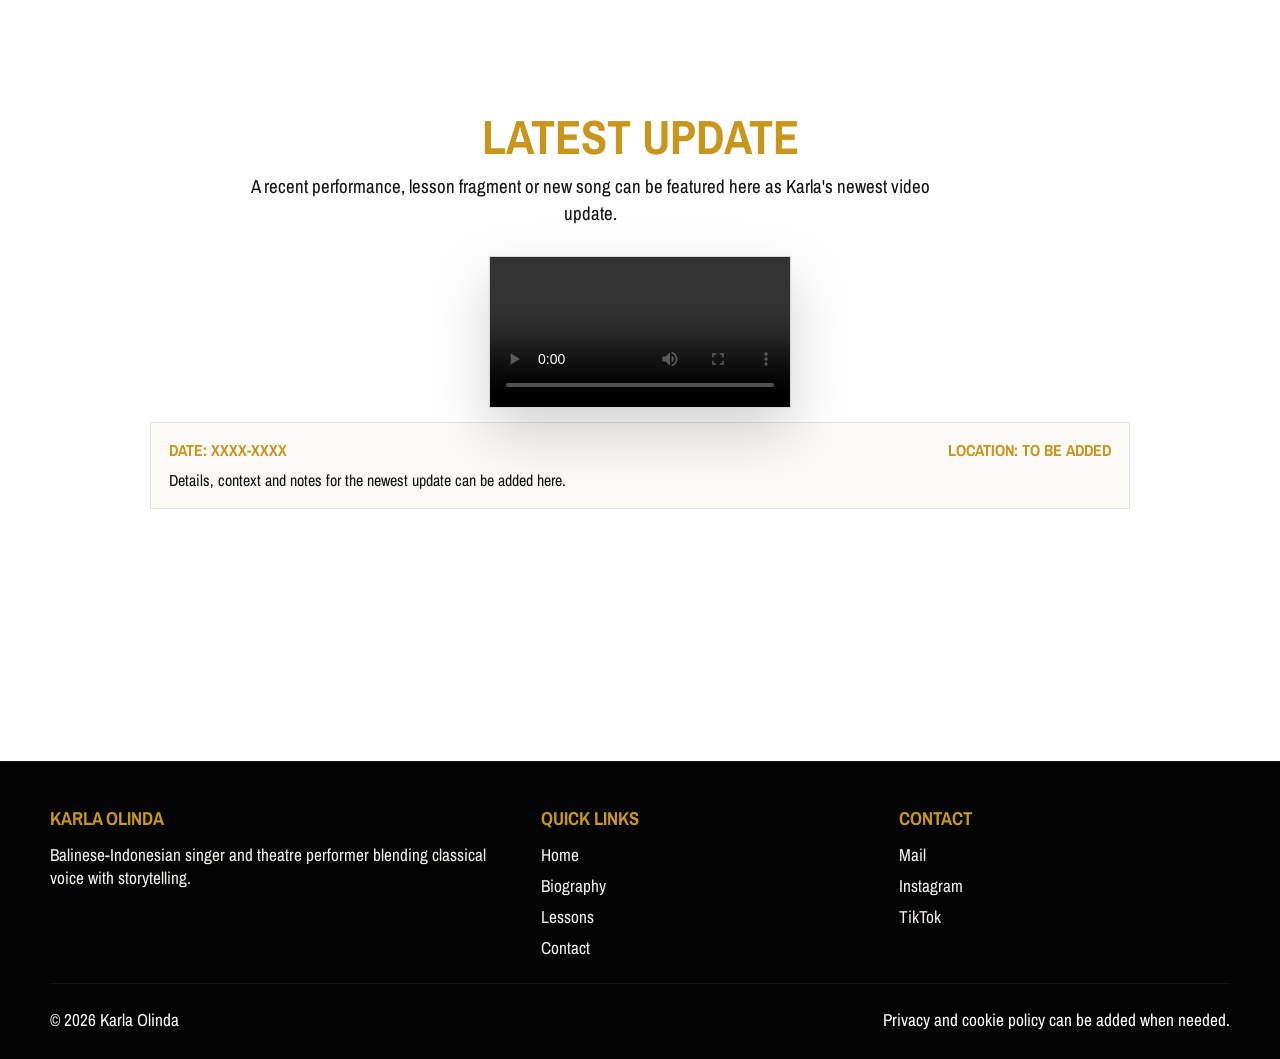
==== commit 4150ada4: "Temporarily unpublish media and events; fit latest video to its native ratio" ====
--- a/index.html
+++ b/index.html
@@ -6,16 +6,14 @@
   <title>Karla Olinda</title>
   <meta name="description" content="Official portfolio website for Karla Olinda, a Balinese-Indonesian singer and theatre performer.">
   <meta name="theme-color" content="#070707">
-  <link rel="icon" type="image/svg+xml" href="/assets/images/ko-favicon.svg?v=20260715-1">
+  <link rel="icon" type="image/svg+xml" href="/assets/images/ko-favicon.svg?v=20260722-1">
   <link rel="preconnect" href="https://fonts.googleapis.com">
   <link rel="preconnect" href="https://fonts.gstatic.com" crossorigin>
   <link href="https://fonts.googleapis.com/css2?family=Archivo+Narrow:wght@400;500;600;700&family=Ms+Madi&display=swap" rel="stylesheet">
-  <link rel="stylesheet" href="assets/css/style.css?v=20260719-1">
-  <link rel="stylesheet" href="assets/css/home.css?v=20260720-5">
+  <link rel="stylesheet" href="assets/css/style.css?v=20261024-1">
+  <link rel="stylesheet" href="assets/css/home.css?v=20261024-1">
 </head>
 <body class="page-home">
-  <div class="page-intro" aria-hidden="true"></div>
-
   <header class="site-header">
     <div class="container header-inner">
       <a class="brand" href="/">Karla Olinda</a>
@@ -26,10 +24,10 @@
       </button>
       <nav class="site-nav" id="site-nav">
         <a href="/" aria-current="page">Home</a>
-        <a href="/media">Media</a>
+        <a href="/media" hidden data-temporarily-offline="media">Media</a>
         <a href="/biography">Biography</a>
         <a href="/lessons">Lessons</a>
-        <a href="/events">Projects &amp; Events</a>
+        <a href="/events" hidden data-temporarily-offline="events">Projects &amp; Events</a>
         <a href="/contact">Contact</a>
       </nav>
     </div>
@@ -61,7 +59,7 @@
           </p>
         </div>
 
-        <section class="showcase" aria-label="Featured media">
+        <section class="showcase" aria-label="Featured media" hidden data-temporarily-offline="slideshow">
           <button class="showcase-arrow showcase-arrow-prev" type="button" aria-label="Previous slide">&#8249;</button>
           <div class="showcase-track" data-featured-track></div>
           <button class="showcase-arrow showcase-arrow-next" type="button" aria-label="Next slide">&#8250;</button>
@@ -80,13 +78,13 @@
 
     <section class="home-grid">
       <div class="home-grid-copy">
-        <article class="feature-block" id="media">
-          <h2><a href="/media">Watch &amp; Listen</a></h2>
+        <article class="feature-block" id="media" hidden data-temporarily-offline="media">
+          <h2><a href="/media" hidden data-temporarily-offline="media">Watch &amp; Listen</a></h2>
           <p>
             Explore selected videos, recordings and performance moments that reveal Karla's voice,
             theatrical presence and artistic world.
           </p>
-          <a class="text-link" href="/media">Click here to see</a>
+          <a class="text-link" href="/media" hidden data-temporarily-offline="media">Click here to see</a>
         </article>
 
         <article class="feature-block" id="biography">
@@ -150,10 +148,10 @@
       <div>
         <h3>Quick Links</h3>
         <a href="/">Home</a>
-        <a href="/media">Media</a>
+        <a href="/media" hidden data-temporarily-offline="media">Media</a>
         <a href="/biography">Biography</a>
         <a href="/lessons">Lessons</a>
-        <a href="/events">Projects &amp; Events</a>
+        <a href="/events" hidden data-temporarily-offline="events">Projects &amp; Events</a>
         <a href="/contact">Contact</a>
       </div>
       <div>
@@ -169,6 +167,6 @@
     </div>
   </footer>
 
-  <script src="assets/js/main.js?v=20260715-13"></script>
+  <script src="assets/js/main.js?v=20261024-1"></script>
 </body>
 </html>
--- a/assets/css/style.css
+++ b/assets/css/style.css
@@ -21,6 +21,11 @@
   box-sizing: border-box;
 }
 
+/* Preserve unpublished content in source while keeping it out of every layout. */
+[hidden][data-temporarily-offline] {
+  display: none !important;
+}
+
 html {
   scroll-behavior: smooth;
 }
--- a/assets/css/home.css
+++ b/assets/css/home.css
@@ -60,6 +60,11 @@
   background-color: #fff;
 }
 
+.hero-story .social-row {
+  max-width: 540px;
+  margin: 44px auto 0;
+}
+
 .home-grid {
   grid-template-columns: minmax(0, 2fr) minmax(260px, 1fr);
   background: #000;
@@ -123,18 +128,19 @@
 }
 
 .latest-video-frame {
-  aspect-ratio: 16 / 9;
-  background: #000;
+  display: flex;
+  justify-content: center;
+}
+
+.latest-video-frame video {
+  display: block;
+  width: auto;
+  height: auto;
+  max-width: 100%;
+  max-height: min(75svh, 800px);
+  object-fit: contain;
   border: 1px solid rgba(18, 18, 18, 0.16);
   box-shadow: 0 24px 60px rgba(0, 0, 0, 0.18);
-}
-
-.latest-video-frame video {
-  display: block;
-  width: 100%;
-  height: 100%;
-  background: #000;
-  object-fit: contain;
 }
 
 .latest-video-details {
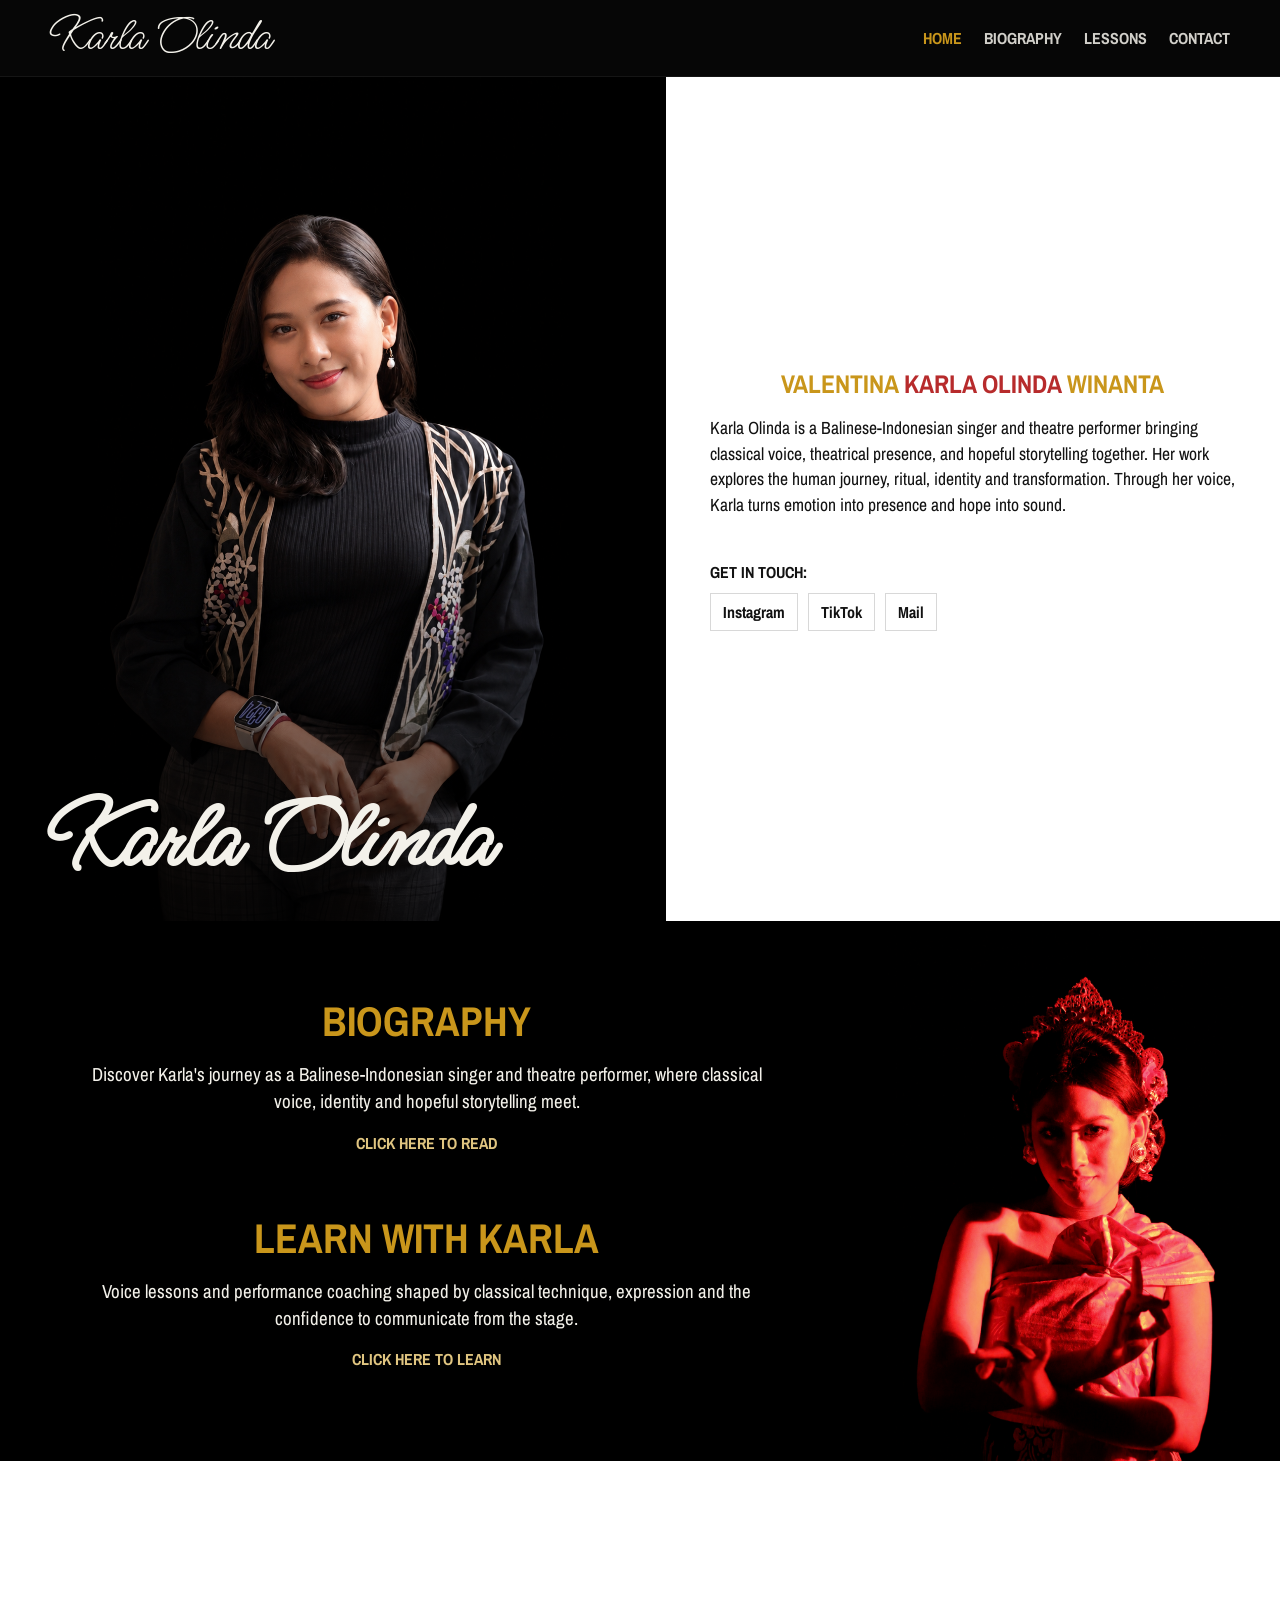
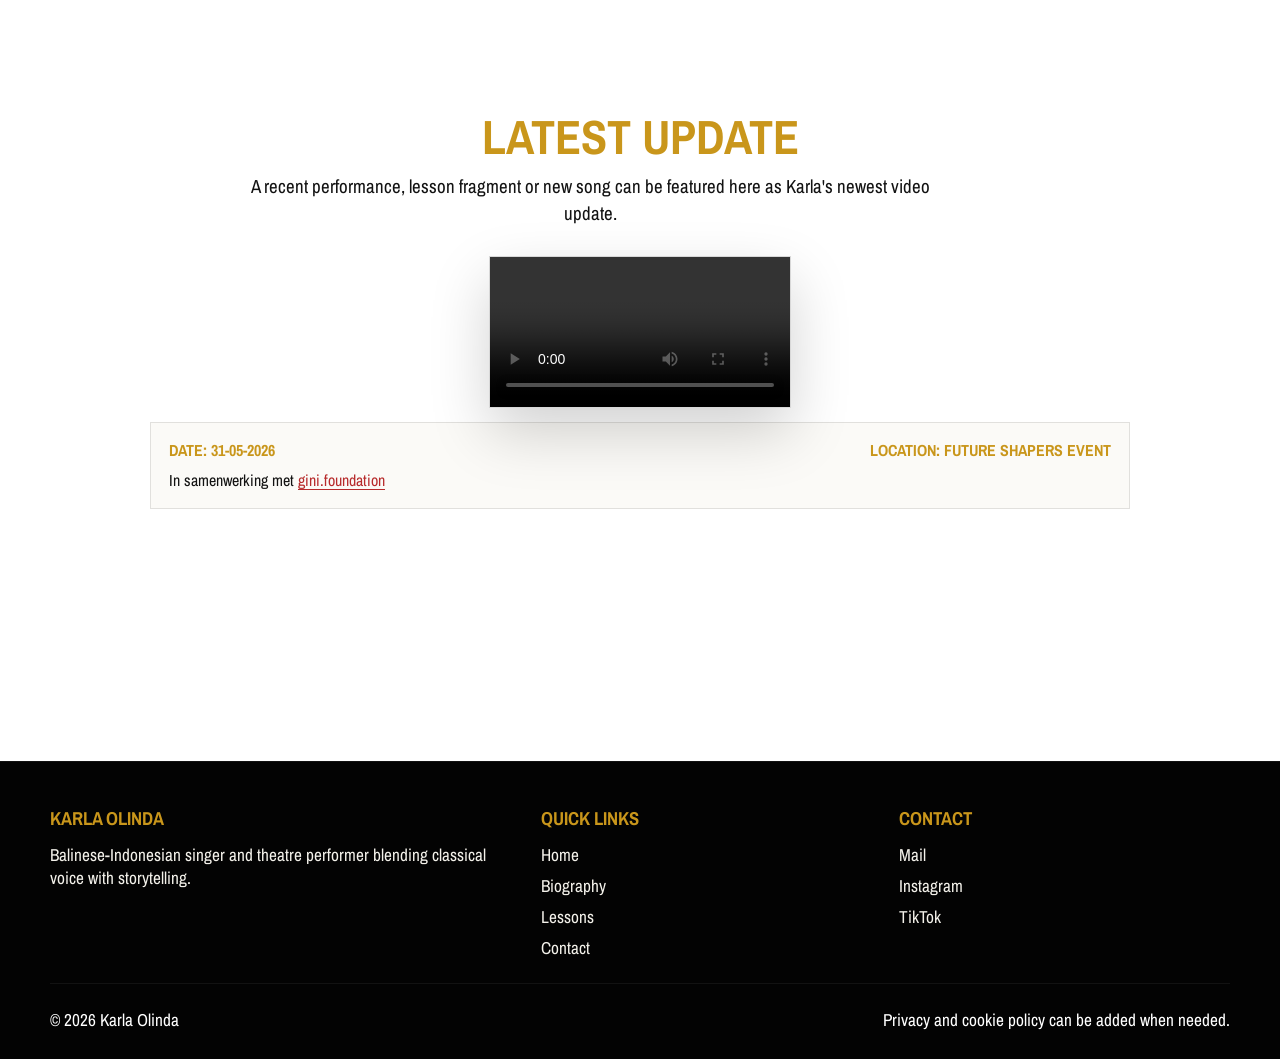
==== commit 38d47496: "Center home introduction, update latest video details and align lesson cards" ====
--- a/index.html
+++ b/index.html
@@ -11,7 +11,7 @@
   <link rel="preconnect" href="https://fonts.gstatic.com" crossorigin>
   <link href="https://fonts.googleapis.com/css2?family=Archivo+Narrow:wght@400;500;600;700&family=Ms+Madi&display=swap" rel="stylesheet">
   <link rel="stylesheet" href="assets/css/style.css?v=20261024-1">
-  <link rel="stylesheet" href="assets/css/home.css?v=20261024-1">
+  <link rel="stylesheet" href="assets/css/home.css?v=20261024-2">
 </head>
 <body class="page-home">
   <header class="site-header">
@@ -129,10 +129,10 @@
           </div>
           <div class="latest-video-details">
             <div class="latest-video-meta">
-              <span>Date: XXXX-XXXX</span>
-              <span>Location: To be added</span>
+              <span>Date: 31-05-2026</span>
+              <span>Location: Future Shapers Event</span>
             </div>
-            <p>Details, context and notes for the newest update can be added here.</p>
+            <p>In samenwerking met <a href="https://gini.travel/gini-impact-foundation/" target="_blank" rel="noreferrer">gini.foundation</a></p>
           </div>
         </div>
       </div>
--- a/assets/css/home.css
+++ b/assets/css/home.css
@@ -57,7 +57,16 @@
 }
 
 .hero-story {
+  display: flex;
+  flex-direction: column;
+  justify-content: center;
+  padding-block: 64px;
   background-color: #fff;
+}
+
+.hero-story .hero-copy,
+.hero-story .social-row {
+  width: 100%;
 }
 
 .hero-story .social-row {
@@ -167,6 +176,16 @@
   font-size: 1rem;
 }
 
+.latest-video-details a {
+  color: var(--artist-red);
+  text-decoration: underline;
+  text-underline-offset: 3px;
+}
+
+.latest-video-details a:hover {
+  color: var(--text-dark);
+}
+
 .site-footer {
   background: #030303;
   border-top-color: var(--line-dark);
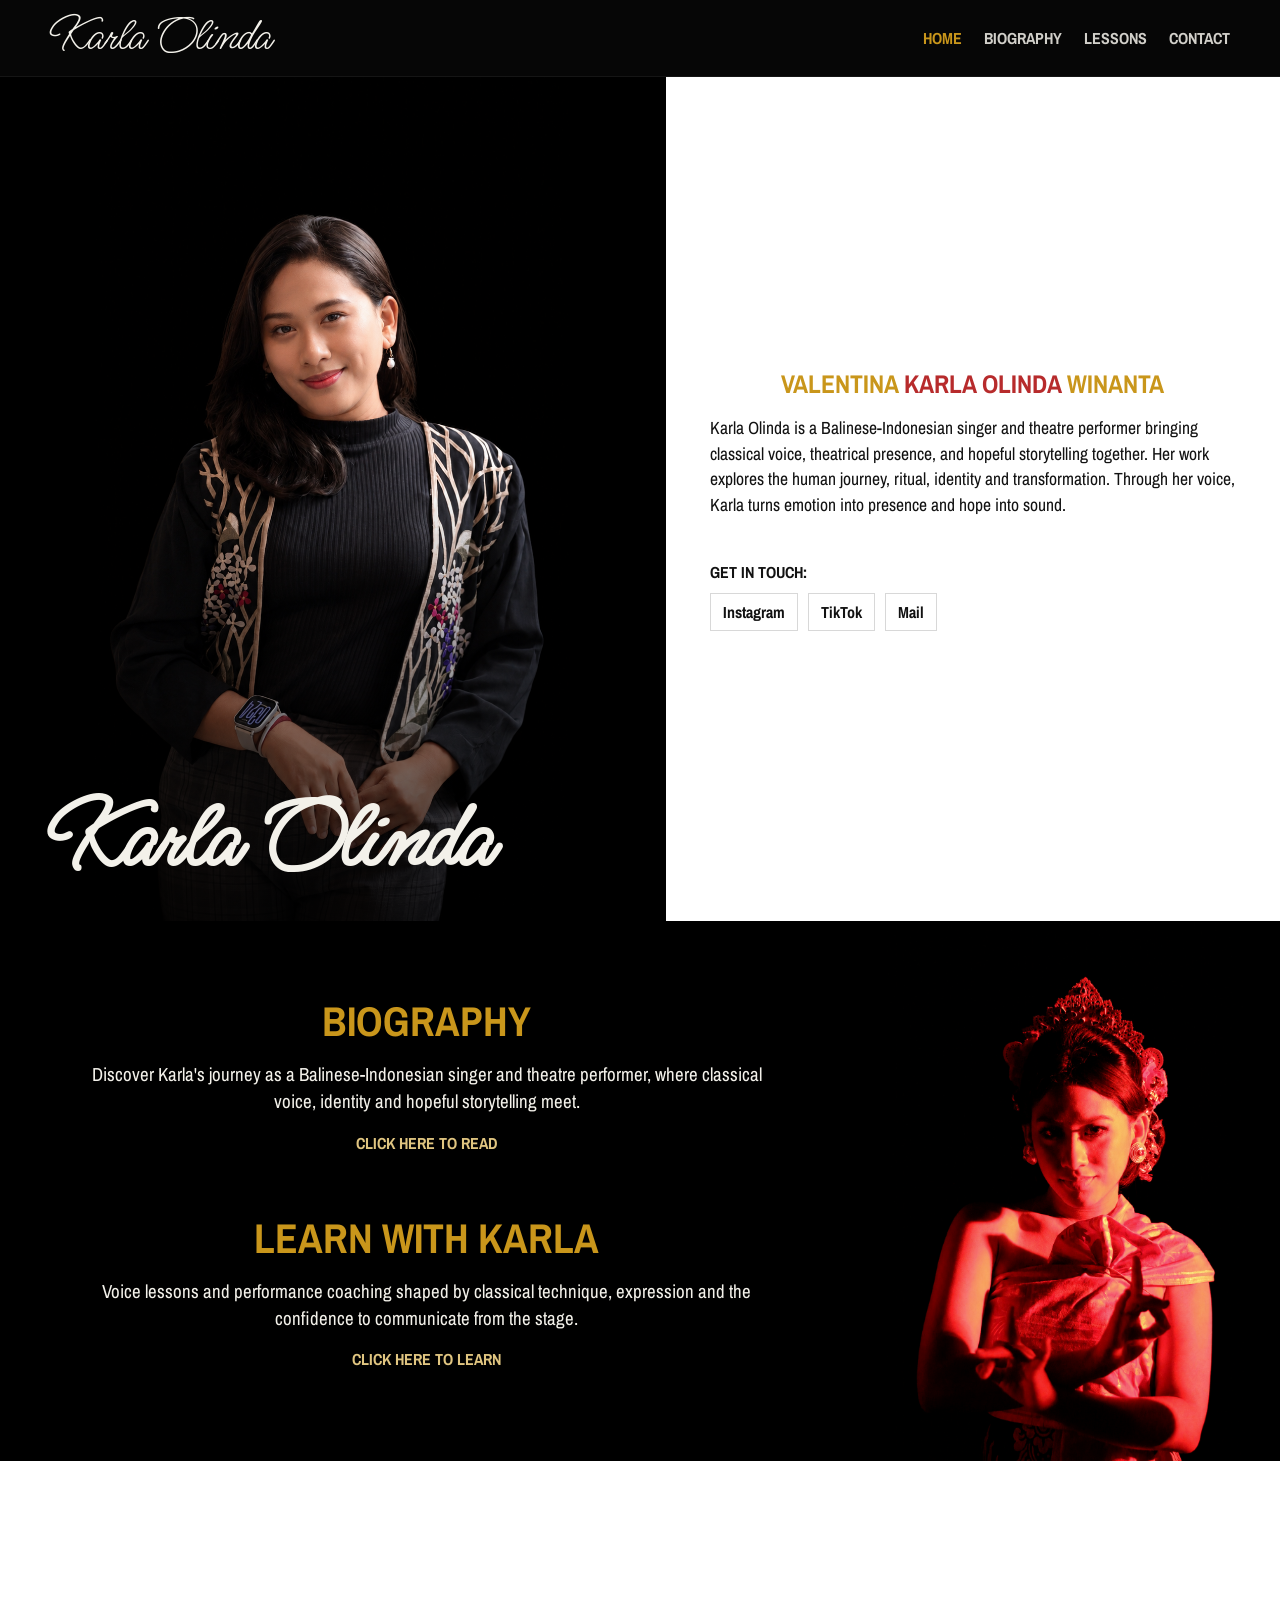
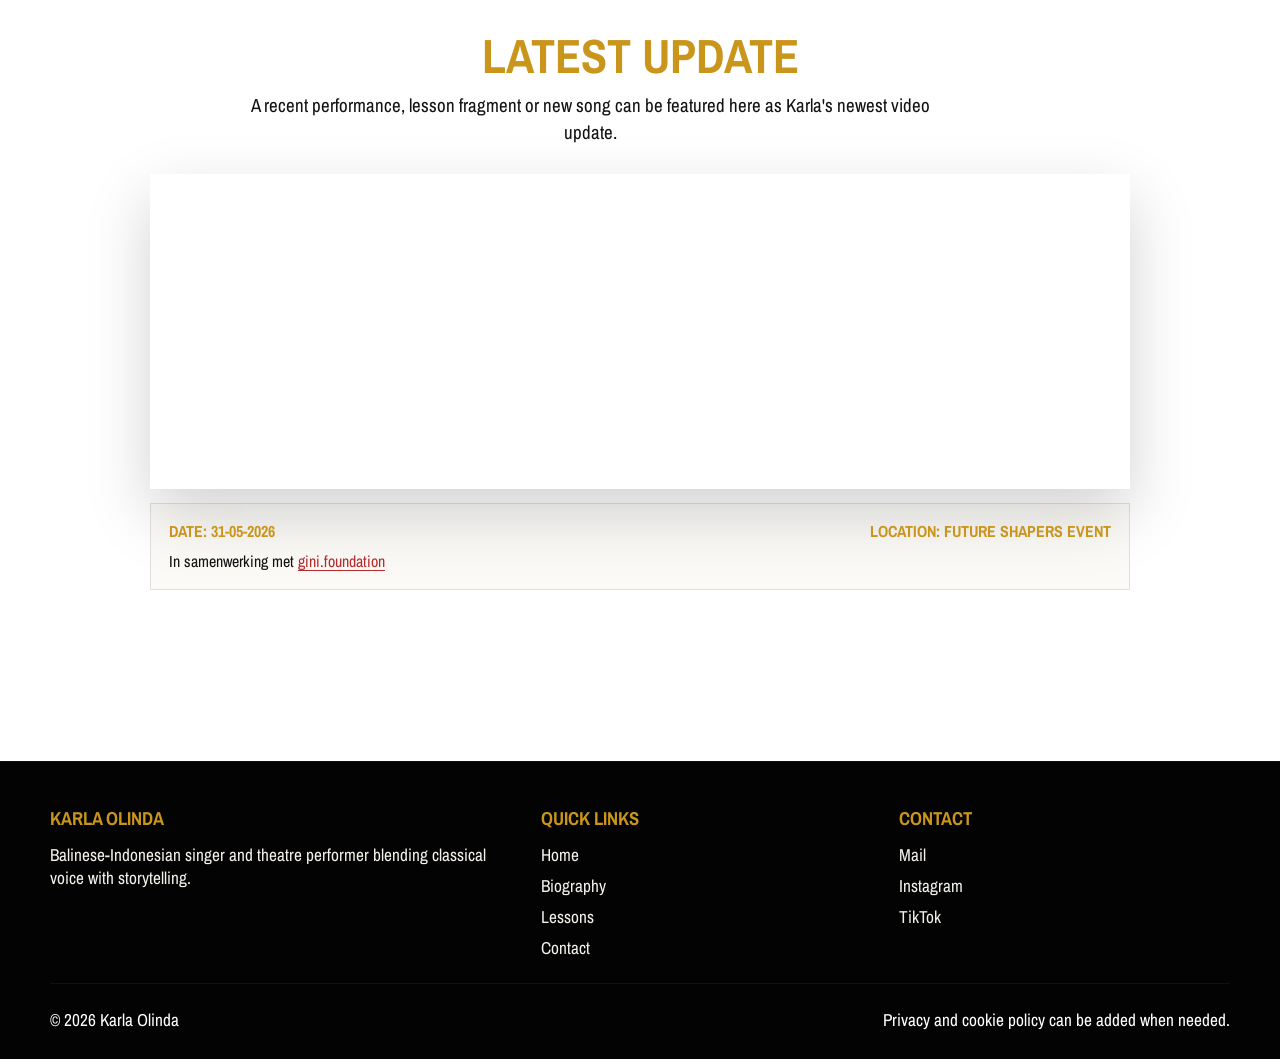
==== commit a4344260: "Embed requested YouTube video on home page" ====
--- a/index.html
+++ b/index.html
@@ -11,7 +11,7 @@
   <link rel="preconnect" href="https://fonts.gstatic.com" crossorigin>
   <link href="https://fonts.googleapis.com/css2?family=Archivo+Narrow:wght@400;500;600;700&family=Ms+Madi&display=swap" rel="stylesheet">
   <link rel="stylesheet" href="assets/css/style.css?v=20261024-1">
-  <link rel="stylesheet" href="assets/css/home.css?v=20261024-2">
+  <link rel="stylesheet" href="assets/css/home.css?v=20261030-1">
 </head>
 <body class="page-home">
   <header class="site-header">
@@ -122,10 +122,16 @@
         </div>
         <div class="latest-video-area">
           <div class="latest-video-frame">
-            <video controls preload="metadata" data-latest-video>
-              <source src="assets/videos/latest-update.mp4" type="video/mp4">
-              Your browser does not support embedded video.
-            </video>
+            <iframe
+              src="https://www.youtube-nocookie.com/embed/ZPlJo_EYKBw?rel=0"
+              title="Waktu Hujan Sore Sore Covered by Karla Olinda - YouTube"
+              width="560"
+              height="315"
+              loading="lazy"
+              referrerpolicy="strict-origin-when-cross-origin"
+              allow="accelerometer; autoplay; clipboard-write; encrypted-media; gyroscope; picture-in-picture; web-share"
+              allowfullscreen>
+            </iframe>
           </div>
           <div class="latest-video-details">
             <div class="latest-video-meta">
--- a/assets/css/home.css
+++ b/assets/css/home.css
@@ -141,14 +141,11 @@
   justify-content: center;
 }
 
-.latest-video-frame video {
+.latest-video-frame iframe {
   display: block;
-  width: auto;
-  height: auto;
-  max-width: 100%;
-  max-height: min(75svh, 800px);
-  object-fit: contain;
-  border: 1px solid rgba(18, 18, 18, 0.16);
+  width: min(100%, 133.333svh);
+  aspect-ratio: 16 / 9;
+  border: 0;
   box-shadow: 0 24px 60px rgba(0, 0, 0, 0.18);
 }
 
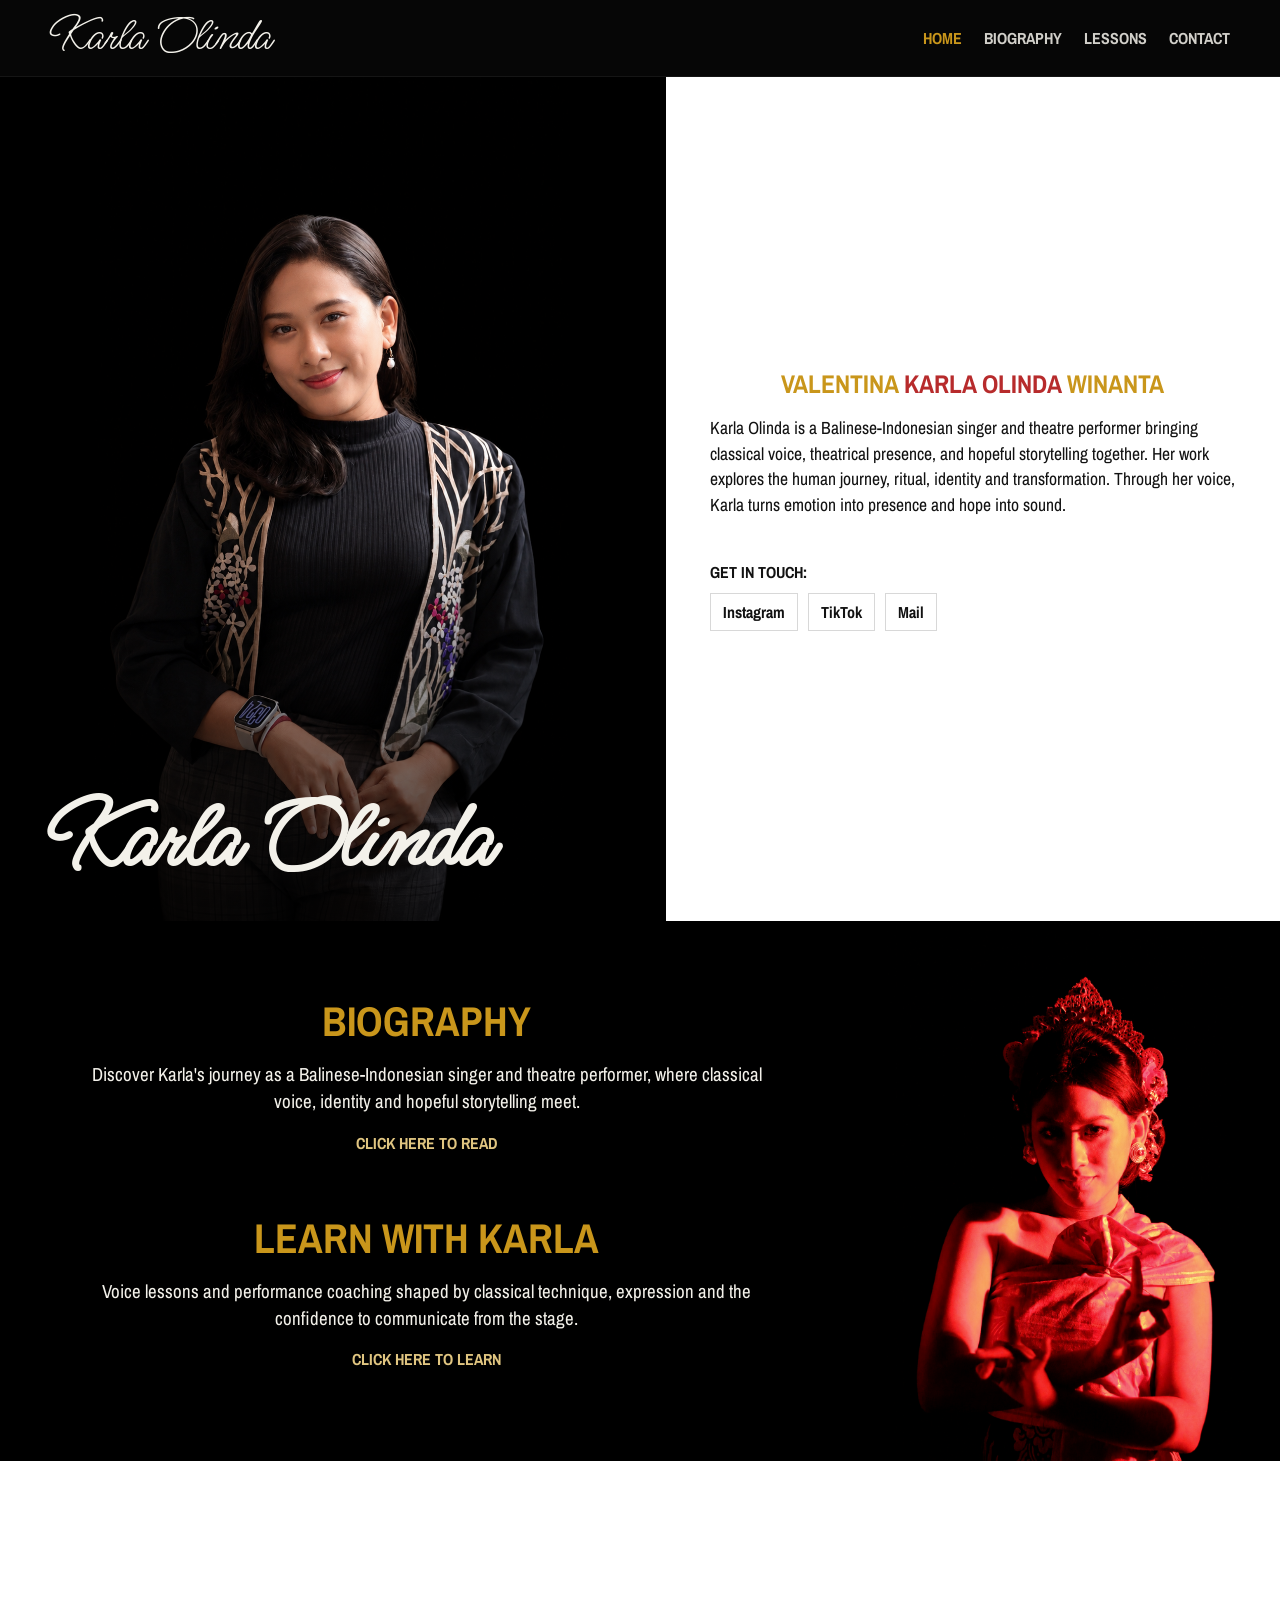
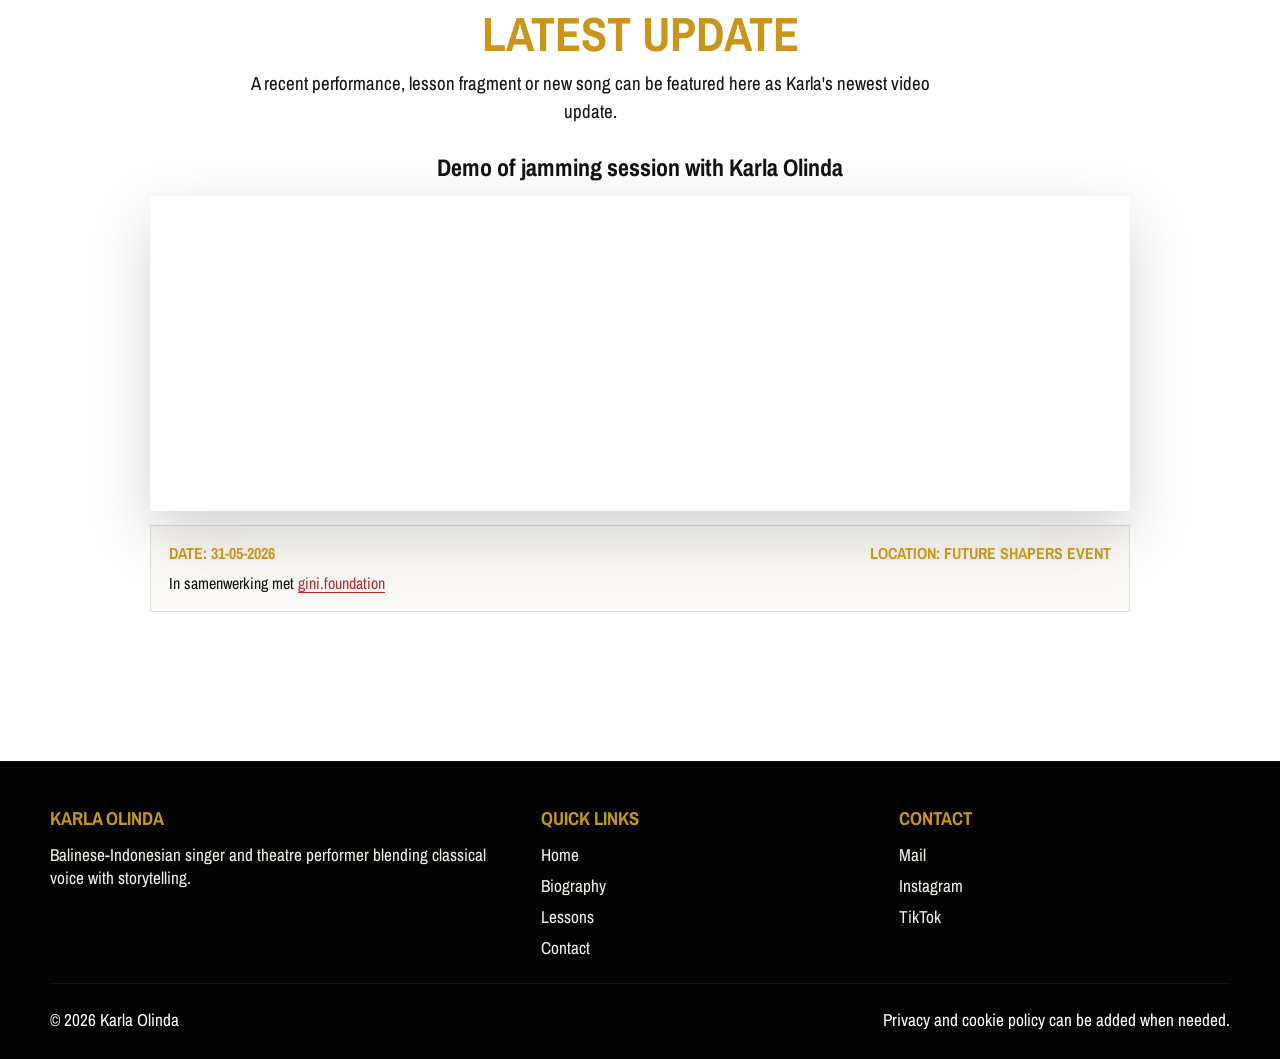
==== commit 3624acd7: "Set title for home page video" ====
--- a/index.html
+++ b/index.html
@@ -11,7 +11,7 @@
   <link rel="preconnect" href="https://fonts.gstatic.com" crossorigin>
   <link href="https://fonts.googleapis.com/css2?family=Archivo+Narrow:wght@400;500;600;700&family=Ms+Madi&display=swap" rel="stylesheet">
   <link rel="stylesheet" href="assets/css/style.css?v=20261024-1">
-  <link rel="stylesheet" href="assets/css/home.css?v=20261030-1">
+  <link rel="stylesheet" href="assets/css/home.css?v=20261030-2">
 </head>
 <body class="page-home">
   <header class="site-header">
@@ -121,10 +121,11 @@
           </p>
         </div>
         <div class="latest-video-area">
+          <h3 class="latest-video-title">Demo of jamming session with Karla Olinda</h3>
           <div class="latest-video-frame">
             <iframe
               src="https://www.youtube-nocookie.com/embed/ZPlJo_EYKBw?rel=0"
-              title="Waktu Hujan Sore Sore Covered by Karla Olinda - YouTube"
+              title="Demo of jamming session with Karla Olinda"
               width="560"
               height="315"
               loading="lazy"
--- a/assets/css/home.css
+++ b/assets/css/home.css
@@ -141,6 +141,14 @@
   justify-content: center;
 }
 
+.latest-video-title {
+  margin: 0 0 14px;
+  color: var(--text-dark);
+  font-size: 1.5rem;
+  line-height: 1.2;
+  text-align: center;
+}
+
 .latest-video-frame iframe {
   display: block;
   width: min(100%, 133.333svh);
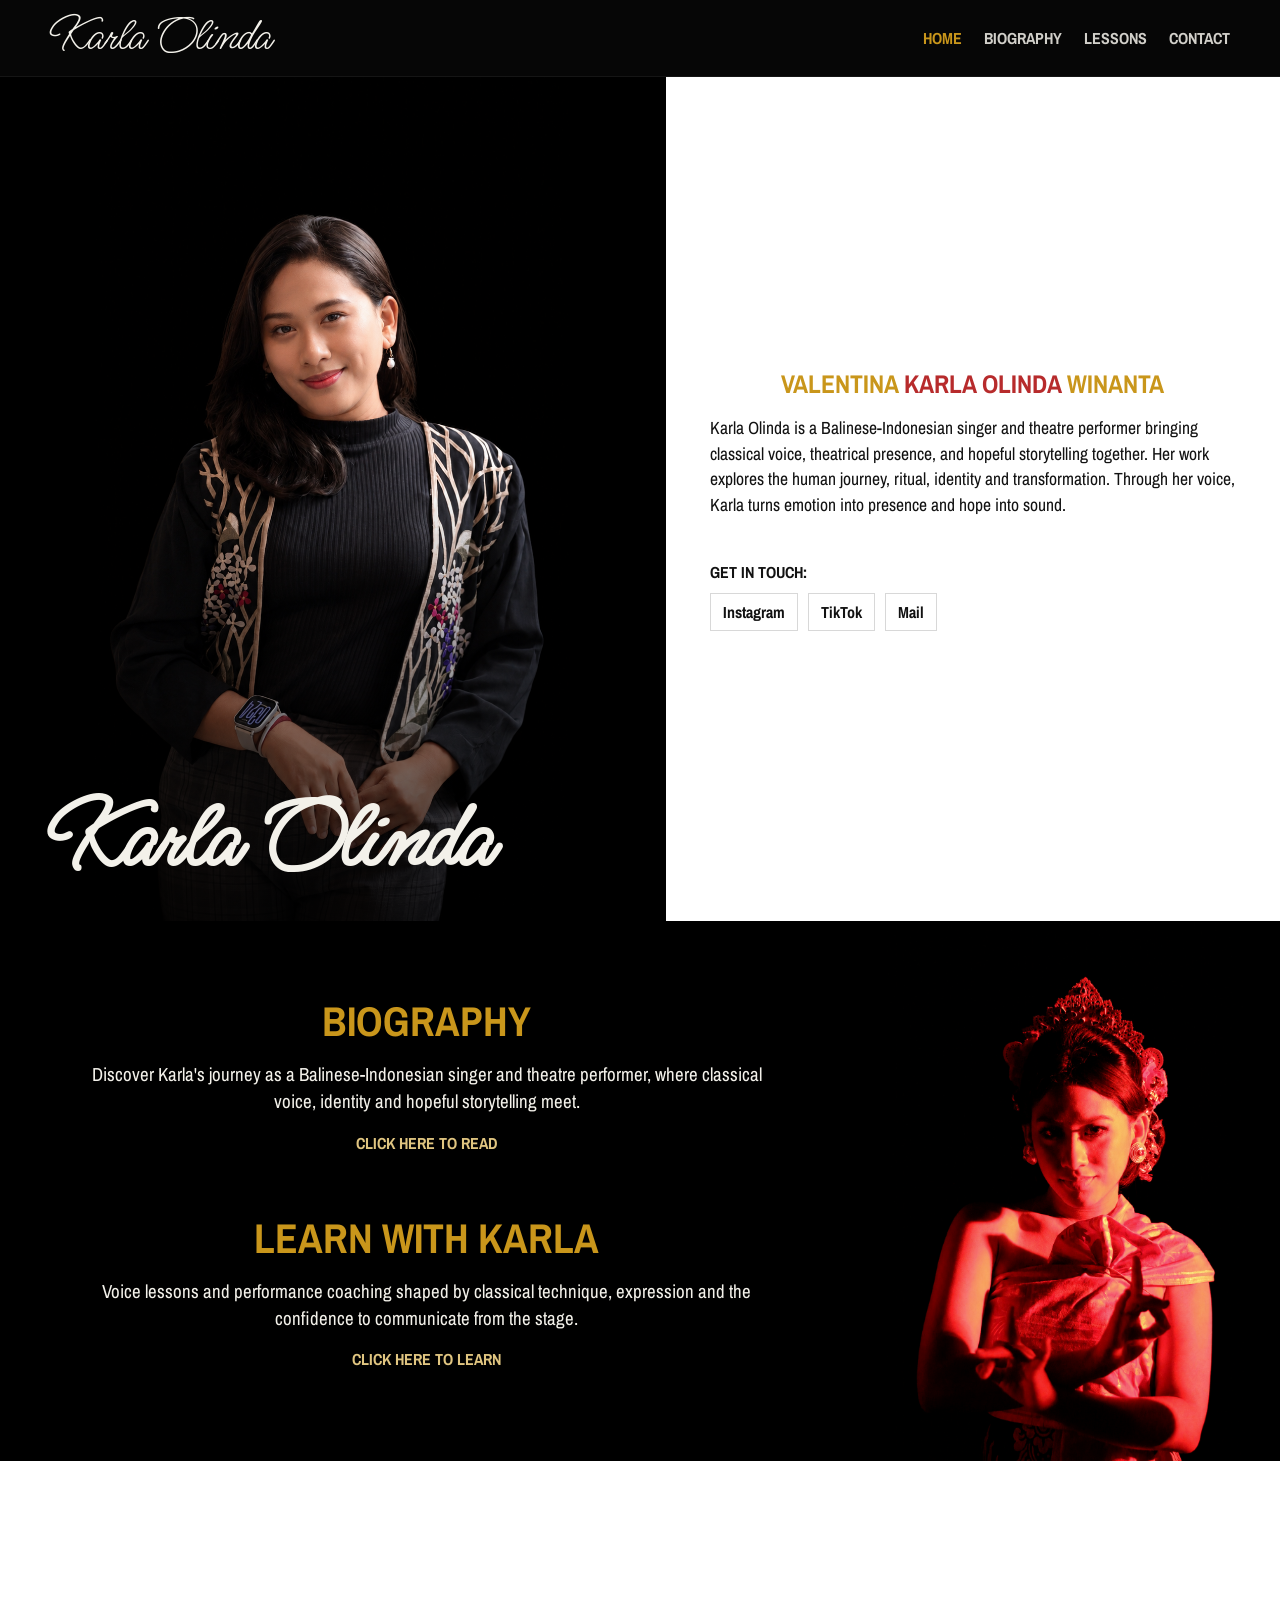
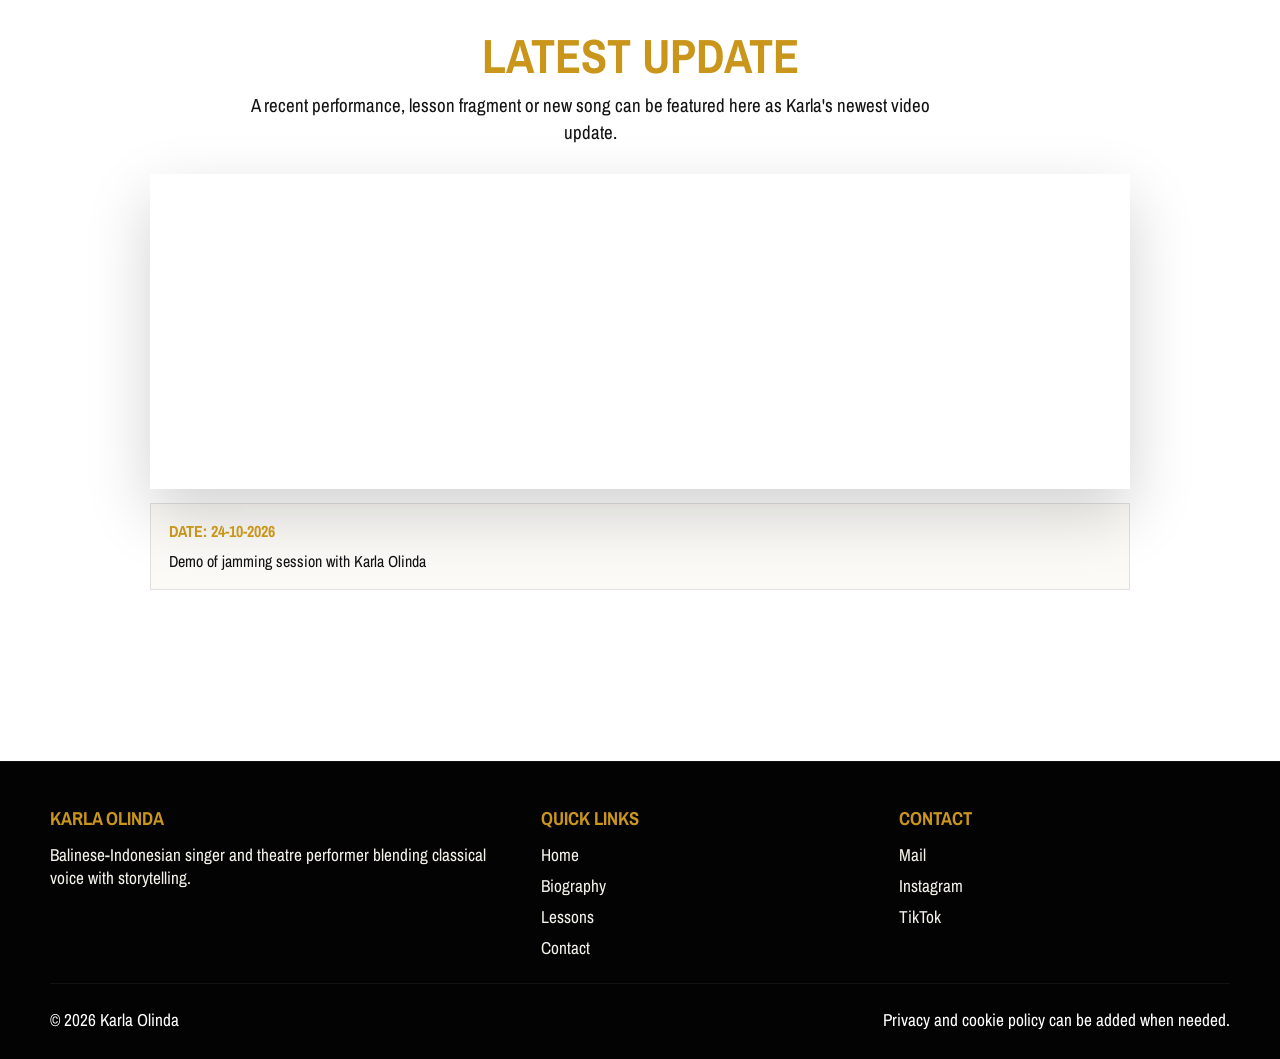
==== commit 92cb64eb: "Update latest video details" ====
--- a/index.html
+++ b/index.html
@@ -121,7 +121,6 @@
           </p>
         </div>
         <div class="latest-video-area">
-          <h3 class="latest-video-title">Demo of jamming session with Karla Olinda</h3>
           <div class="latest-video-frame">
             <iframe
               src="https://www.youtube-nocookie.com/embed/ZPlJo_EYKBw?rel=0"
@@ -136,10 +135,9 @@
           </div>
           <div class="latest-video-details">
             <div class="latest-video-meta">
-              <span>Date: 31-05-2026</span>
-              <span>Location: Future Shapers Event</span>
+              <span>Date: 24-10-2026</span>
             </div>
-            <p>In samenwerking met <a href="https://gini.travel/gini-impact-foundation/" target="_blank" rel="noreferrer">gini.foundation</a></p>
+            <p>Demo of jamming session with Karla Olinda</p>
           </div>
         </div>
       </div>
